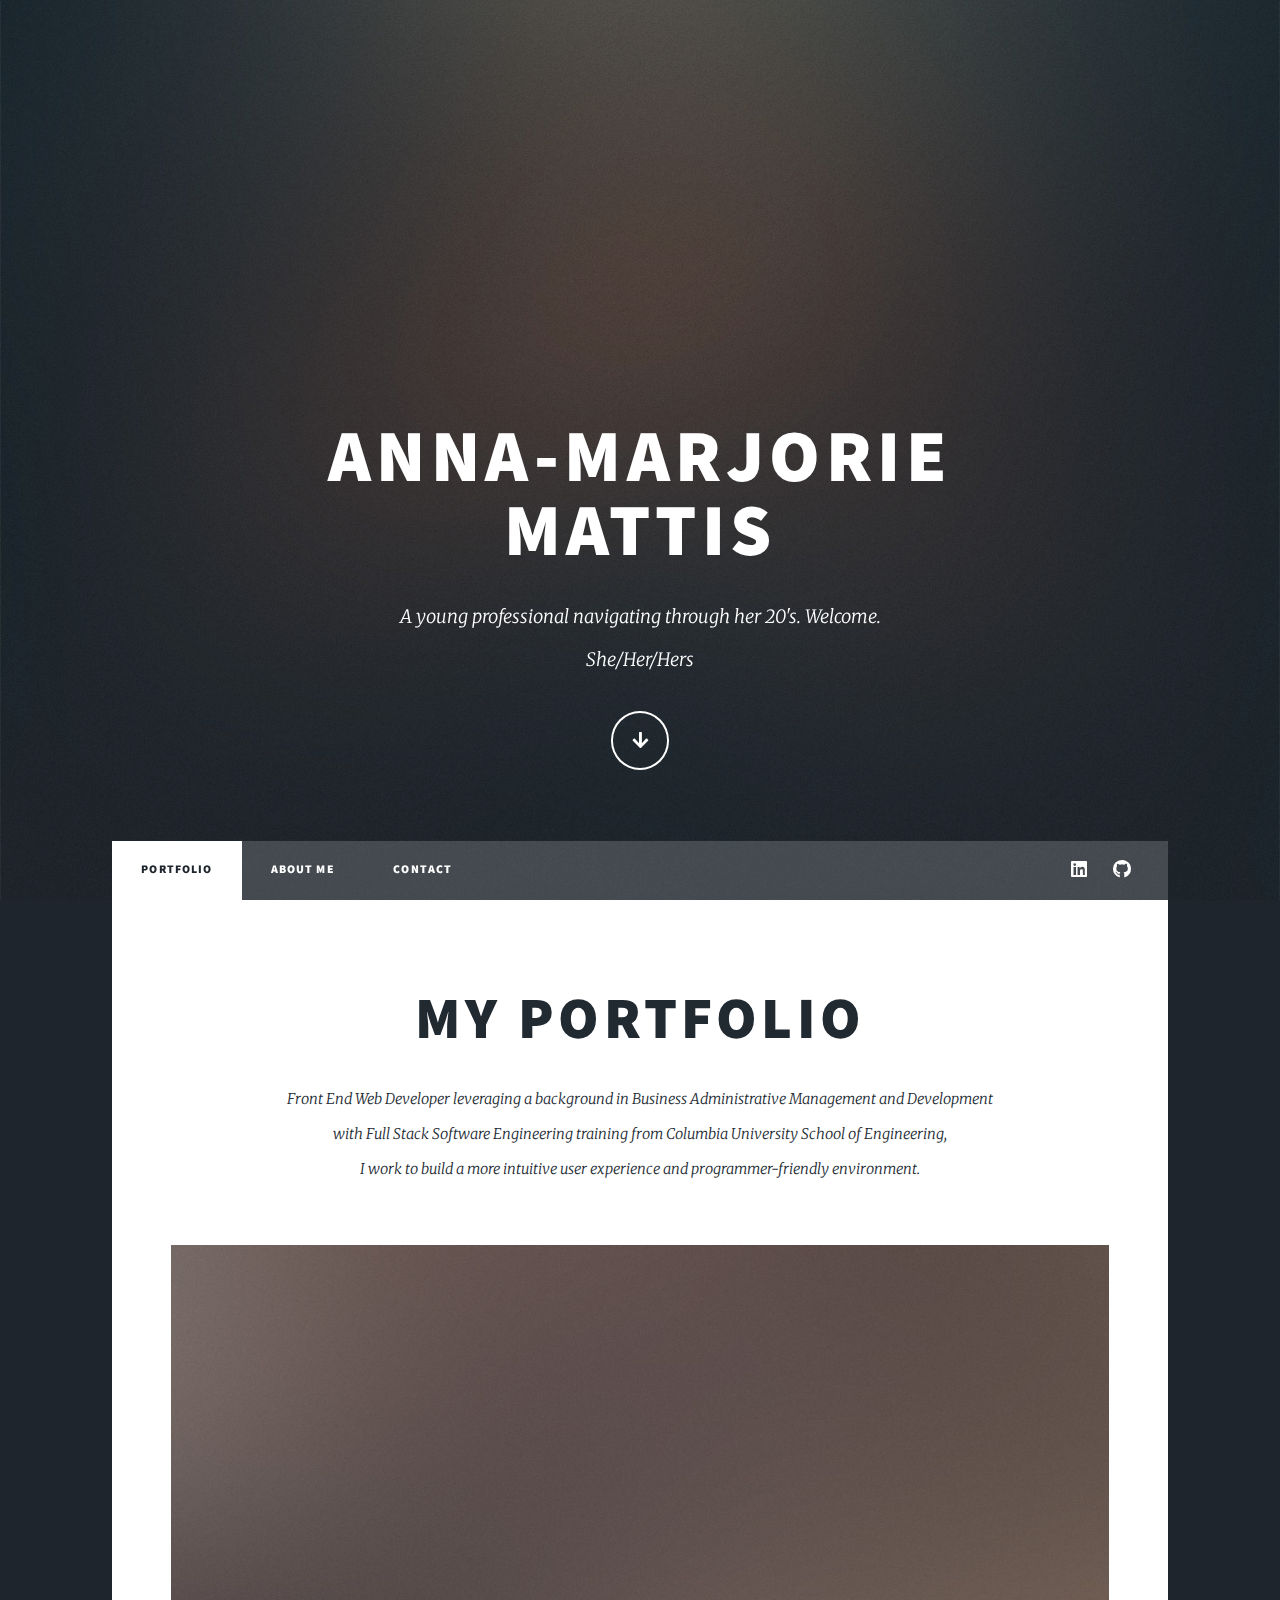
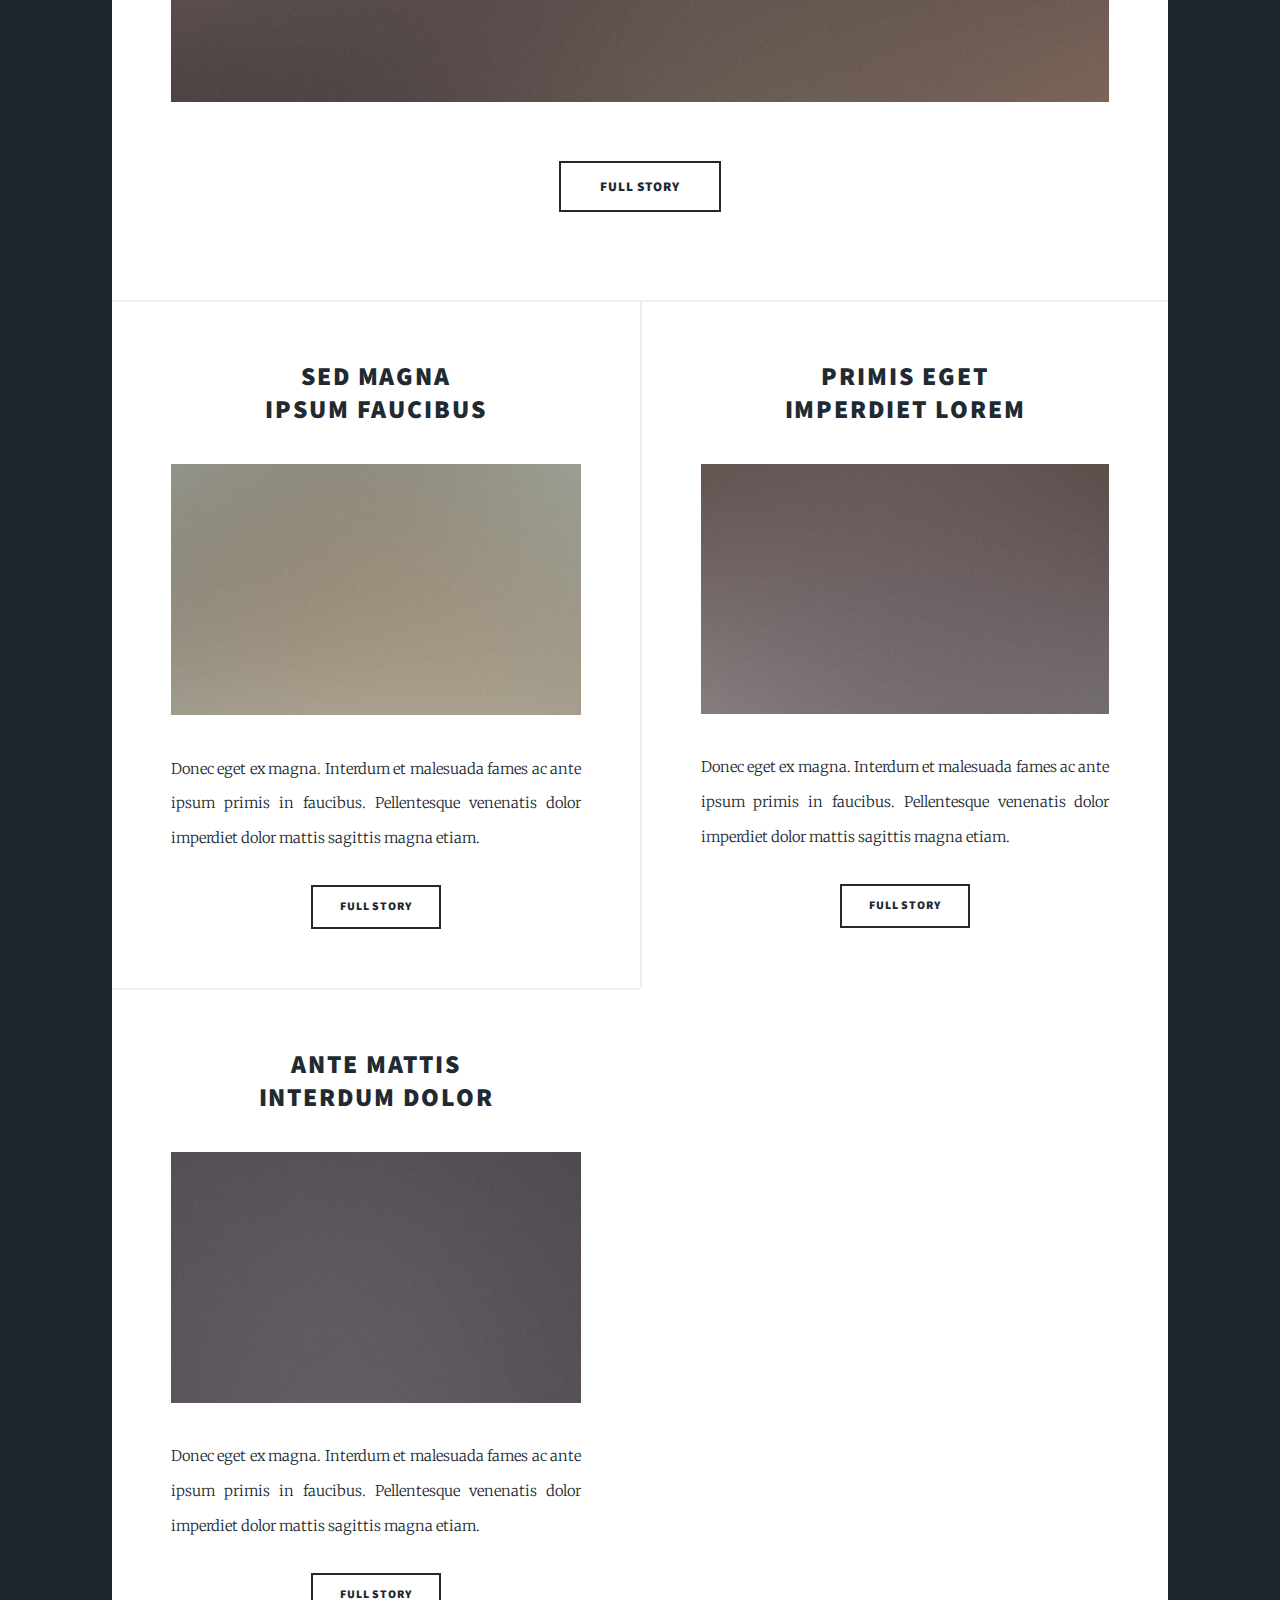
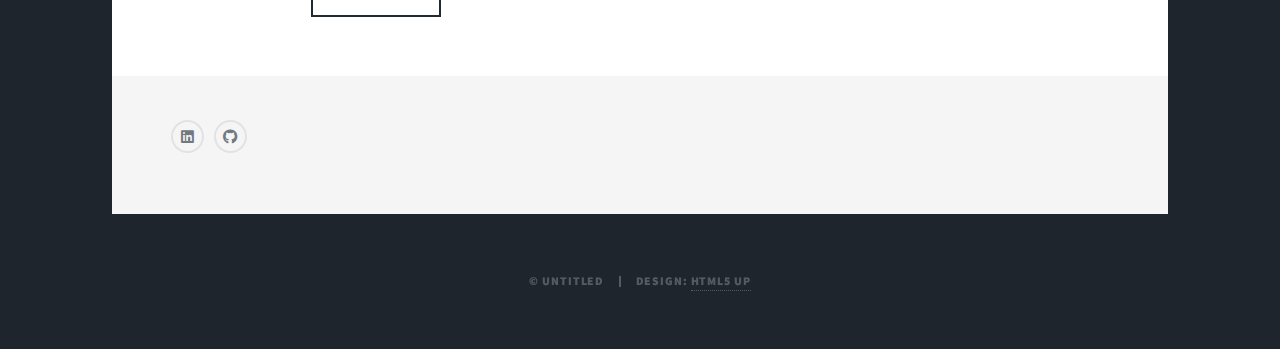
==== index.html @ 2ebba286 "Add files via upload" ====
<!DOCTYPE HTML>
<!--
	Massively by HTML5 UP
	html5up.net | @ajlkn
	Free for personal and commercial use under the CCA 3.0 license (html5up.net/license)
-->
<html>
	<head>
		<title>Anna Mattis Site</title>
		<meta charset="utf-8" />
		<meta name="viewport" content="width=device-width, initial-scale=1, user-scalable=no" />
		<link rel="stylesheet" href="assets/css/main.css" />
		<noscript><link rel="stylesheet" href="assets/css/noscript.css" /></noscript>
	</head>
	<body class="is-preload">

		<!-- Wrapper -->
			<div id="wrapper" class="fade-in">

				<!-- Intro -->
					<div id="intro">
						<h1>Anna-Marjorie<br />
						Mattis</h1>
						<p>A young professional navigating through her 20's. Welcome.<br /> She/Her/Hers</p>
						<ul class="actions">
							<li><a href="#header" class="button icon solid solo fa-arrow-down scrolly">Continue</a></li>
						</ul>
					</div>

				<!-- Header -->
					<header id="header">
						<a href="index.html" class="logo">Home</a>
					</header>

				<!-- Nav -->
					<nav id="nav">
						<ul class="links">
							<li class="active"><a href="index.html">Portfolio</a></li>
							<li><a href="aboutme.html">About Me</a></li>
							<li><a href="contact.html">Contact</a></li>
						</ul>
						<ul class="icons">
							<li><a href="#" class="icon brands alt fa-linkedin"><span class="label">Linkedin</span></a></li>
							<li><a href="#" class="icon brands alt fa-github"><span class="label">GitHub</span></a></li>
						</ul>
					</nav>

				<!-- Main -->
					<div id="main">

						<!-- Featured Post -->
							<article class="post featured">
								<header class="major">
									<h2><a href="#">My Portfolio</a></h2>
									<p>Front End Web Developer leveraging a background in Business Administrative Management and Development<br />
										with Full Stack Software Engineering training from Columbia University School of Engineering,<br />
										I work to build a more intuitive user experience and programmer-friendly environment.</p>
								</header>
								<a href="#" class="image main"><img src="images/pic01.jpg" alt="" /></a>
								<ul class="actions special">
									<li><a href="aboutme.html" class="button large">Full Story</a></li>
								</ul>
							</article>

						<!-- Posts -->
							<section class="posts">
								<article>
									<header>
										<h2><a href="#">Sed magna<br />
										ipsum faucibus</a></h2>
									</header>
									<a href="#" class="image fit"><img src="images/pic02.jpg" alt="" /></a>
									<p>Donec eget ex magna. Interdum et malesuada fames ac ante ipsum primis in faucibus. Pellentesque venenatis dolor imperdiet dolor mattis sagittis magna etiam.</p>
									<ul class="actions special">
										<li><a href="#" class="button">Full Story</a></li>
									</ul>
								</article>
								<article>
									<header>
										<h2><a href="#">Primis eget<br />
										imperdiet lorem</a></h2>
									</header>
									<a href="#" class="image fit"><img src="images/pic03.jpg" alt="" /></a>
									<p>Donec eget ex magna. Interdum et malesuada fames ac ante ipsum primis in faucibus. Pellentesque venenatis dolor imperdiet dolor mattis sagittis magna etiam.</p>
									<ul class="actions special">
										<li><a href="#" class="button">Full Story</a></li>
									</ul>
								</article>
								<article>
									<header>
										<h2><a href="#">Ante mattis<br />
										interdum dolor</a></h2>
									</header>
									<a href="#" class="image fit"><img src="images/pic04.jpg" alt="" /></a>
									<p>Donec eget ex magna. Interdum et malesuada fames ac ante ipsum primis in faucibus. Pellentesque venenatis dolor imperdiet dolor mattis sagittis magna etiam.</p>
									<ul class="actions special">
										<li><a href="#" class="button">Full Story</a></li>
									</ul>
								</article>
							</section>

					</div>

				<!-- Footer -->
				<footer id="footer">
					<section class="split contact">
						<section>
							<ul class="icons alt">
								<li><a href="#" class="icon brands alt fa-linkedin"><span class="label">Linkedin</span></a></li>
								<li><a href="#" class="icon brands alt fa-github"><span class="label">GitHub</span></a></li>
							</ul>
						</section>
					</section>
				</footer>

				<!-- Copyright -->
					<div id="copyright">
						<ul><li>&copy; Untitled</li><li>Design: <a href="https://html5up.net">HTML5 UP</a></li></ul>
					</div>

			</div>

		<!-- Scripts -->
			<script src="assets/js/jquery.min.js"></script>
			<script src="assets/js/jquery.scrollex.min.js"></script>
			<script src="assets/js/jquery.scrolly.min.js"></script>
			<script src="assets/js/browser.min.js"></script>
			<script src="assets/js/breakpoints.min.js"></script>
			<script src="assets/js/util.js"></script>
			<script src="assets/js/main.js"></script>

	</body>
</html>
---- assets/css/main.css ----
@import url(fontawesome-all.min.css);
@import url("https://fonts.googleapis.com/css?family=Merriweather:300,700,300italic,700italic|Source+Sans+Pro:900");

/*
	Massively by HTML5 UP
	html5up.net | @ajlkn
	Free for personal and commercial use under the CCA 3.0 license (html5up.net/license)
*/

html, body, div, span, applet, object,
iframe, h1, h2, h3, h4, h5, h6, p, blockquote,
pre, a, abbr, acronym, address, big, cite,
code, del, dfn, em, img, ins, kbd, q, s, samp,
small, strike, strong, sub, sup, tt, var, b,
u, i, center, dl, dt, dd, ol, ul, li, fieldset,
form, label, legend, table, caption, tbody,
tfoot, thead, tr, th, td, article, aside,
canvas, details, embed, figure, figcaption,
footer, header, hgroup, menu, nav, output, ruby,
section, summary, time, mark, audio, video {
	margin: 0;
	padding: 0;
	border: 0;
	font-size: 100%;
	font: inherit;
	vertical-align: baseline;}

article, aside, details, figcaption, figure,
footer, header, hgroup, menu, nav, section {
	display: block;}

body {
	line-height: 1;
}

ol, ul {
	list-style: none;
}

blockquote, q {
	quotes: none;
}

	blockquote:before, blockquote:after, q:before, q:after {
		content: '';
		content: none;
	}

table {
	border-collapse: collapse;
	border-spacing: 0;
}

body {
	-webkit-text-size-adjust: none;
}

mark {
	background-color: transparent;
	color: inherit;
}

input::-moz-focus-inner {
	border: 0;
	padding: 0;
}

input, select, textarea {
	-moz-appearance: none;
	-webkit-appearance: none;
	-ms-appearance: none;
	appearance: none;
}

/* Basic */

	@-ms-viewport {
		width: device-width;
	}

	body {
		-ms-overflow-style: scrollbar;
	}

	@media screen and (max-width: 480px) {

		html, body {
			min-width: 320px;
		}

	}

	html {
		box-sizing: border-box;
	}

	*, *:before, *:after {
		box-sizing: inherit;
	}

	body {
		background-color: #1e252d;
	}

		body.is-preload *, body.is-preload *:before, body.is-preload *:after {
			-moz-animation: none !important;
			-webkit-animation: none !important;
			-ms-animation: none !important;
			animation: none !important;
			-moz-transition: none !important;
			-webkit-transition: none !important;
			-ms-transition: none !important;
			transition: none !important;
		}

/* Type */

	html {
		font-size: 16pt;
	}

		@media screen and (max-width: 1680px) {

			html {
				font-size: 12pt;
			}

		}

		@media screen and (max-width: 1280px) {

			html {
				font-size: 11pt;
			}

		}

		@media screen and (max-width: 360px) {

			html {
				font-size: 10pt;
			}

		}

	body {
		color: #212931;
	}

	body, input, select, textarea {
		font-family: "Merriweather", Georgia, serif;
		font-weight: 300;
		font-size: 1rem;
		line-height: 2.375;
	}

	a {
		-moz-transition: color 0.2s ease-in-out, background-color 0.2s ease-in-out, border-color 0.2s ease-in-out, box-shadow 0.2s ease-in-out;
		-webkit-transition: color 0.2s ease-in-out, background-color 0.2s ease-in-out, border-color 0.2s ease-in-out, box-shadow 0.2s ease-in-out;
		-ms-transition: color 0.2s ease-in-out, background-color 0.2s ease-in-out, border-color 0.2s ease-in-out, box-shadow 0.2s ease-in-out;
		transition: color 0.2s ease-in-out, background-color 0.2s ease-in-out, border-color 0.2s ease-in-out, box-shadow 0.2s ease-in-out;
		border-bottom: dotted 1px;
		text-decoration: none;
	}

		a:hover {
			border-bottom-color: transparent;
		}

	strong, b {
		font-weight: 600;
	}

	em, i {
		font-style: italic;
	}

	p {
		text-align: justify;
		margin: 0 0 2rem 0;
	}

	h1, h2, h3, h4, h5, h6 {
		font-family: "Source Sans Pro", Helvetica, sans-serif;
		font-weight: 900;
		line-height: 1.5;
		letter-spacing: 0.075em;
		text-transform: uppercase;
		margin: 0 0 1rem 0;
	}

		h1 a, h2 a, h3 a, h4 a, h5 a, h6 a {
			border-bottom: 0;
			color: inherit;
			text-decoration: none;
		}

	h1 {
		font-size: 4rem;
		line-height: 1.1;
		margin: 0 0 2rem 0;
	}

	h2 {
		font-size: 1.75rem;
		line-height: 1.3;
		margin: 0 0 1.5rem 0;
	}

	h3 {
		font-size: 1.25rem;
		margin: 0 0 1.5rem 0;
	}

	h4 {
		font-size: 1rem;
	}

	h5 {
		font-size: 0.9rem;
	}

	h6 {
		font-size: 0.8rem;
	}

	sub {
		font-size: 0.8rem;
		position: relative;
		top: 0.5rem;
	}

	sup {
		font-size: 0.8rem;
		position: relative;
		top: -0.5rem;
	}

	blockquote {
		border-left: solid 4px;
		font-style: italic;
		margin: 0 0 2rem 0;
		padding: 0.5rem 0 0.5rem 2rem;
	}

	code {
		border: solid 2px;
		font-family: "Courier New", monospace;
		font-size: 0.9rem;
		margin: 0 0.25rem;
		padding: 0.25rem 0.65rem;
	}

	pre {
		-webkit-overflow-scrolling: touch;
		font-family: "Courier New", monospace;
		font-size: 0.9rem;
		margin: 0 0 2rem 0;
	}

		pre code {
			display: block;
			line-height: 1.75;
			padding: 1rem 1.5rem;
			overflow-x: auto;
		}

	hr {
		border: 0;
		border-bottom: solid 2px;
		margin: 3rem 0;
	}

		hr.major {
			margin: 5rem 0;
		}

	.align-left {
		text-align: left;
	}

	.align-center {
		text-align: center;
	}

	.align-right {
		text-align: right;
	}

	input, select, textarea {
		color: #212931;
	}

	a {
		color: #212931;
		border-bottom-color: rgba(33, 41, 49, 0.5);
	}

		a:hover {
			border-bottom-color: transparent;
			color: #18bfef !important;
		}

	strong, b {
		color: #212931;
	}

	h1, h2, h3, h4, h5, h6 {
		color: #212931;
	}

	blockquote {
		border-left-color: #eeeeee;
	}

	code {
		background: rgba(220, 220, 220, 0.25);
		border-color: #eeeeee;
	}

	hr {
		border-bottom-color: #eeeeee;
	}

/* Row */

	.row {
		display: flex;
		flex-wrap: wrap;
		box-sizing: border-box;
		align-items: stretch;
	}

		.row > * {
			box-sizing: border-box;
		}

		.row.gtr-uniform > * > :last-child {
			margin-bottom: 0;
		}

		.row.aln-left {
			justify-content: flex-start;
		}

		.row.aln-center {
			justify-content: center;
		}

		.row.aln-right {
			justify-content: flex-end;
		}

		.row.aln-top {
			align-items: flex-start;
		}

		.row.aln-middle {
			align-items: center;
		}

		.row.aln-bottom {
			align-items: flex-end;
		}

		.row > .imp {
			order: -1;
		}

		.row > .col-1 {
			width: 8.33333%;
		}

		.row > .off-1 {
			margin-left: 8.33333%;
		}

		.row > .col-2 {
			width: 16.66667%;
		}

		.row > .off-2 {
			margin-left: 16.66667%;
		}

		.row > .col-3 {
			width: 25%;
		}

		.row > .off-3 {
			margin-left: 25%;
		}

		.row > .col-4 {
			width: 33.33333%;
		}

		.row > .off-4 {
			margin-left: 33.33333%;
		}

		.row > .col-5 {
			width: 41.66667%;
		}

		.row > .off-5 {
			margin-left: 41.66667%;
		}

		.row > .col-6 {
			width: 50%;
		}

		.row > .off-6 {
			margin-left: 50%;
		}

		.row > .col-7 {
			width: 58.33333%;
		}

		.row > .off-7 {
			margin-left: 58.33333%;
		}

		.row > .col-8 {
			width: 66.66667%;
		}

		.row > .off-8 {
			margin-left: 66.66667%;
		}

		.row > .col-9 {
			width: 75%;
		}

		.row > .off-9 {
			margin-left: 75%;
		}

		.row > .col-10 {
			width: 83.33333%;
		}

		.row > .off-10 {
			margin-left: 83.33333%;
		}

		.row > .col-11 {
			width: 91.66667%;
		}

		.row > .off-11 {
			margin-left: 91.66667%;
		}

		.row > .col-12 {
			width: 100%;
		}

		.row > .off-12 {
			margin-left: 100%;
		}

		.row.gtr-0 {
			margin-top: 0;
			margin-left: 0rem;
		}

			.row.gtr-0 > * {
				padding: 0 0 0 0rem;
			}

			.row.gtr-0.gtr-uniform {
				margin-top: 0rem;
			}

				.row.gtr-0.gtr-uniform > * {
					padding-top: 0rem;
				}

		.row.gtr-25 {
			margin-top: 0;
			margin-left: -0.375rem;
		}

			.row.gtr-25 > * {
				padding: 0 0 0 0.375rem;
			}

			.row.gtr-25.gtr-uniform {
				margin-top: -0.375rem;
			}

				.row.gtr-25.gtr-uniform > * {
					padding-top: 0.375rem;
				}

		.row.gtr-50 {
			margin-top: 0;
			margin-left: -0.75rem;
		}

			.row.gtr-50 > * {
				padding: 0 0 0 0.75rem;
			}

			.row.gtr-50.gtr-uniform {
				margin-top: -0.75rem;
			}

				.row.gtr-50.gtr-uniform > * {
					padding-top: 0.75rem;
				}

		.row {
			margin-top: 0;
			margin-left: -1.5rem;
		}

			.row > * {
				padding: 0 0 0 1.5rem;
			}

			.row.gtr-uniform {
				margin-top: -1.5rem;
			}

				.row.gtr-uniform > * {
					padding-top: 1.5rem;
				}

		.row.gtr-150 {
			margin-top: 0;
			margin-left: -2.25rem;
		}

			.row.gtr-150 > * {
				padding: 0 0 0 2.25rem;
			}

			.row.gtr-150.gtr-uniform {
				margin-top: -2.25rem;
			}

				.row.gtr-150.gtr-uniform > * {
					padding-top: 2.25rem;
				}

		.row.gtr-200 {
			margin-top: 0;
			margin-left: -3rem;
		}

			.row.gtr-200 > * {
				padding: 0 0 0 3rem;
			}

			.row.gtr-200.gtr-uniform {
				margin-top: -3rem;
			}

				.row.gtr-200.gtr-uniform > * {
					padding-top: 3rem;
				}

		@media screen and (max-width: 1680px) {

			.row {
				display: flex;
				flex-wrap: wrap;
				box-sizing: border-box;
				align-items: stretch;
			}

				.row > * {
					box-sizing: border-box;
				}

				.row.gtr-uniform > * > :last-child {
					margin-bottom: 0;
				}

				.row.aln-left {
					justify-content: flex-start;
				}

				.row.aln-center {
					justify-content: center;
				}

				.row.aln-right {
					justify-content: flex-end;
				}

				.row.aln-top {
					align-items: flex-start;
				}

				.row.aln-middle {
					align-items: center;
				}

				.row.aln-bottom {
					align-items: flex-end;
				}

				.row > .imp-xlarge {
					order: -1;
				}

				.row > .col-1-xlarge {
					width: 8.33333%;
				}

				.row > .off-1-xlarge {
					margin-left: 8.33333%;
				}

				.row > .col-2-xlarge {
					width: 16.66667%;
				}

				.row > .off-2-xlarge {
					margin-left: 16.66667%;
				}

				.row > .col-3-xlarge {
					width: 25%;
				}

				.row > .off-3-xlarge {
					margin-left: 25%;
				}

				.row > .col-4-xlarge {
					width: 33.33333%;
				}

				.row > .off-4-xlarge {
					margin-left: 33.33333%;
				}

				.row > .col-5-xlarge {
					width: 41.66667%;
				}

				.row > .off-5-xlarge {
					margin-left: 41.66667%;
				}

				.row > .col-6-xlarge {
					width: 50%;
				}

				.row > .off-6-xlarge {
					margin-left: 50%;
				}

				.row > .col-7-xlarge {
					width: 58.33333%;
				}

				.row > .off-7-xlarge {
					margin-left: 58.33333%;
				}

				.row > .col-8-xlarge {
					width: 66.66667%;
				}

				.row > .off-8-xlarge {
					margin-left: 66.66667%;
				}

				.row > .col-9-xlarge {
					width: 75%;
				}

				.row > .off-9-xlarge {
					margin-left: 75%;
				}

				.row > .col-10-xlarge {
					width: 83.33333%;
				}

				.row > .off-10-xlarge {
					margin-left: 83.33333%;
				}

				.row > .col-11-xlarge {
					width: 91.66667%;
				}

				.row > .off-11-xlarge {
					margin-left: 91.66667%;
				}

				.row > .col-12-xlarge {
					width: 100%;
				}

				.row > .off-12-xlarge {
					margin-left: 100%;
				}

				.row.gtr-0 {
					margin-top: 0;
					margin-left: 0rem;
				}

					.row.gtr-0 > * {
						padding: 0 0 0 0rem;
					}

					.row.gtr-0.gtr-uniform {
						margin-top: 0rem;
					}

						.row.gtr-0.gtr-uniform > * {
							padding-top: 0rem;
						}

				.row.gtr-25 {
					margin-top: 0;
					margin-left: -0.375rem;
				}

					.row.gtr-25 > * {
						padding: 0 0 0 0.375rem;
					}

					.row.gtr-25.gtr-uniform {
						margin-top: -0.375rem;
					}

						.row.gtr-25.gtr-uniform > * {
							padding-top: 0.375rem;
						}

				.row.gtr-50 {
					margin-top: 0;
					margin-left: -0.75rem;
				}

					.row.gtr-50 > * {
						padding: 0 0 0 0.75rem;
					}

					.row.gtr-50.gtr-uniform {
						margin-top: -0.75rem;
					}

						.row.gtr-50.gtr-uniform > * {
							padding-top: 0.75rem;
						}

				.row {
					margin-top: 0;
					margin-left: -1.5rem;
				}

					.row > * {
						padding: 0 0 0 1.5rem;
					}

					.row.gtr-uniform {
						margin-top: -1.5rem;
					}

						.row.gtr-uniform > * {
							padding-top: 1.5rem;
						}

				.row.gtr-150 {
					margin-top: 0;
					margin-left: -2.25rem;
				}

					.row.gtr-150 > * {
						padding: 0 0 0 2.25rem;
					}

					.row.gtr-150.gtr-uniform {
						margin-top: -2.25rem;
					}

						.row.gtr-150.gtr-uniform > * {
							padding-top: 2.25rem;
						}

				.row.gtr-200 {
					margin-top: 0;
					margin-left: -3rem;
				}

					.row.gtr-200 > * {
						padding: 0 0 0 3rem;
					}

					.row.gtr-200.gtr-uniform {
						margin-top: -3rem;
					}

						.row.gtr-200.gtr-uniform > * {
							padding-top: 3rem;
						}

		}

		@media screen and (max-width: 1280px) {

			.row {
				display: flex;
				flex-wrap: wrap;
				box-sizing: border-box;
				align-items: stretch;
			}

				.row > * {
					box-sizing: border-box;
				}

				.row.gtr-uniform > * > :last-child {
					margin-bottom: 0;
				}

				.row.aln-left {
					justify-content: flex-start;
				}

				.row.aln-center {
					justify-content: center;
				}

				.row.aln-right {
					justify-content: flex-end;
				}

				.row.aln-top {
					align-items: flex-start;
				}

				.row.aln-middle {
					align-items: center;
				}

				.row.aln-bottom {
					align-items: flex-end;
				}

				.row > .imp-large {
					order: -1;
				}

				.row > .col-1-large {
					width: 8.33333%;
				}

				.row > .off-1-large {
					margin-left: 8.33333%;
				}

				.row > .col-2-large {
					width: 16.66667%;
				}

				.row > .off-2-large {
					margin-left: 16.66667%;
				}

				.row > .col-3-large {
					width: 25%;
				}

				.row > .off-3-large {
					margin-left: 25%;
				}

				.row > .col-4-large {
					width: 33.33333%;
				}

				.row > .off-4-large {
					margin-left: 33.33333%;
				}

				.row > .col-5-large {
					width: 41.66667%;
				}

				.row > .off-5-large {
					margin-left: 41.66667%;
				}

				.row > .col-6-large {
					width: 50%;
				}

				.row > .off-6-large {
					margin-left: 50%;
				}

				.row > .col-7-large {
					width: 58.33333%;
				}

				.row > .off-7-large {
					margin-left: 58.33333%;
				}

				.row > .col-8-large {
					width: 66.66667%;
				}

				.row > .off-8-large {
					margin-left: 66.66667%;
				}

				.row > .col-9-large {
					width: 75%;
				}

				.row > .off-9-large {
					margin-left: 75%;
				}

				.row > .col-10-large {
					width: 83.33333%;
				}

				.row > .off-10-large {
					margin-left: 83.33333%;
				}

				.row > .col-11-large {
					width: 91.66667%;
				}

				.row > .off-11-large {
					margin-left: 91.66667%;
				}

				.row > .col-12-large {
					width: 100%;
				}

				.row > .off-12-large {
					margin-left: 100%;
				}

				.row.gtr-0 {
					margin-top: 0;
					margin-left: 0rem;
				}

					.row.gtr-0 > * {
						padding: 0 0 0 0rem;
					}

					.row.gtr-0.gtr-uniform {
						margin-top: 0rem;
					}

						.row.gtr-0.gtr-uniform > * {
							padding-top: 0rem;
						}

				.row.gtr-25 {
					margin-top: 0;
					margin-left: -0.375rem;
				}

					.row.gtr-25 > * {
						padding: 0 0 0 0.375rem;
					}

					.row.gtr-25.gtr-uniform {
						margin-top: -0.375rem;
					}

						.row.gtr-25.gtr-uniform > * {
							padding-top: 0.375rem;
						}

				.row.gtr-50 {
					margin-top: 0;
					margin-left: -0.75rem;
				}

					.row.gtr-50 > * {
						padding: 0 0 0 0.75rem;
					}

					.row.gtr-50.gtr-uniform {
						margin-top: -0.75rem;
					}

						.row.gtr-50.gtr-uniform > * {
							padding-top: 0.75rem;
						}

				.row {
					margin-top: 0;
					margin-left: -1.5rem;
				}

					.row > * {
						padding: 0 0 0 1.5rem;
					}

					.row.gtr-uniform {
						margin-top: -1.5rem;
					}

						.row.gtr-uniform > * {
							padding-top: 1.5rem;
						}

				.row.gtr-150 {
					margin-top: 0;
					margin-left: -2.25rem;
				}

					.row.gtr-150 > * {
						padding: 0 0 0 2.25rem;
					}

					.row.gtr-150.gtr-uniform {
						margin-top: -2.25rem;
					}

						.row.gtr-150.gtr-uniform > * {
							padding-top: 2.25rem;
						}

				.row.gtr-200 {
					margin-top: 0;
					margin-left: -3rem;
				}

					.row.gtr-200 > * {
						padding: 0 0 0 3rem;
					}

					.row.gtr-200.gtr-uniform {
						margin-top: -3rem;
					}

						.row.gtr-200.gtr-uniform > * {
							padding-top: 3rem;
						}

		}

		@media screen and (max-width: 980px) {

			.row {
				display: flex;
				flex-wrap: wrap;
				box-sizing: border-box;
				align-items: stretch;
			}

				.row > * {
					box-sizing: border-box;
				}

				.row.gtr-uniform > * > :last-child {
					margin-bottom: 0;
				}

				.row.aln-left {
					justify-content: flex-start;
				}

				.row.aln-center {
					justify-content: center;
				}

				.row.aln-right {
					justify-content: flex-end;
				}

				.row.aln-top {
					align-items: flex-start;
				}

				.row.aln-middle {
					align-items: center;
				}

				.row.aln-bottom {
					align-items: flex-end;
				}

				.row > .imp-medium {
					order: -1;
				}

				.row > .col-1-medium {
					width: 8.33333%;
				}

				.row > .off-1-medium {
					margin-left: 8.33333%;
				}

				.row > .col-2-medium {
					width: 16.66667%;
				}

				.row > .off-2-medium {
					margin-left: 16.66667%;
				}

				.row > .col-3-medium {
					width: 25%;
				}

				.row > .off-3-medium {
					margin-left: 25%;
				}

				.row > .col-4-medium {
					width: 33.33333%;
				}

				.row > .off-4-medium {
					margin-left: 33.33333%;
				}

				.row > .col-5-medium {
					width: 41.66667%;
				}

				.row > .off-5-medium {
					margin-left: 41.66667%;
				}

				.row > .col-6-medium {
					width: 50%;
				}

				.row > .off-6-medium {
					margin-left: 50%;
				}

				.row > .col-7-medium {
					width: 58.33333%;
				}

				.row > .off-7-medium {
					margin-left: 58.33333%;
				}

				.row > .col-8-medium {
					width: 66.66667%;
				}

				.row > .off-8-medium {
					margin-left: 66.66667%;
				}

				.row > .col-9-medium {
					width: 75%;
				}

				.row > .off-9-medium {
					margin-left: 75%;
				}

				.row > .col-10-medium {
					width: 83.33333%;
				}

				.row > .off-10-medium {
					margin-left: 83.33333%;
				}

				.row > .col-11-medium {
					width: 91.66667%;
				}

				.row > .off-11-medium {
					margin-left: 91.66667%;
				}

				.row > .col-12-medium {
					width: 100%;
				}

				.row > .off-12-medium {
					margin-left: 100%;
				}

				.row.gtr-0 {
					margin-top: 0;
					margin-left: 0rem;
				}

					.row.gtr-0 > * {
						padding: 0 0 0 0rem;
					}

					.row.gtr-0.gtr-uniform {
						margin-top: 0rem;
					}

						.row.gtr-0.gtr-uniform > * {
							padding-top: 0rem;
						}

				.row.gtr-25 {
					margin-top: 0;
					margin-left: -0.375rem;
				}

					.row.gtr-25 > * {
						padding: 0 0 0 0.375rem;
					}

					.row.gtr-25.gtr-uniform {
						margin-top: -0.375rem;
					}

						.row.gtr-25.gtr-uniform > * {
							padding-top: 0.375rem;
						}

				.row.gtr-50 {
					margin-top: 0;
					margin-left: -0.75rem;
				}

					.row.gtr-50 > * {
						padding: 0 0 0 0.75rem;
					}

					.row.gtr-50.gtr-uniform {
						margin-top: -0.75rem;
					}

						.row.gtr-50.gtr-uniform > * {
							padding-top: 0.75rem;
						}

				.row {
					margin-top: 0;
					margin-left: -1.5rem;
				}

					.row > * {
						padding: 0 0 0 1.5rem;
					}

					.row.gtr-uniform {
						margin-top: -1.5rem;
					}

						.row.gtr-uniform > * {
							padding-top: 1.5rem;
						}

				.row.gtr-150 {
					margin-top: 0;
					margin-left: -2.25rem;
				}

					.row.gtr-150 > * {
						padding: 0 0 0 2.25rem;
					}

					.row.gtr-150.gtr-uniform {
						margin-top: -2.25rem;
					}

						.row.gtr-150.gtr-uniform > * {
							padding-top: 2.25rem;
						}

				.row.gtr-200 {
					margin-top: 0;
					margin-left: -3rem;
				}

					.row.gtr-200 > * {
						padding: 0 0 0 3rem;
					}

					.row.gtr-200.gtr-uniform {
						margin-top: -3rem;
					}

						.row.gtr-200.gtr-uniform > * {
							padding-top: 3rem;
						}

		}

		@media screen and (max-width: 736px) {

			.row {
				display: flex;
				flex-wrap: wrap;
				box-sizing: border-box;
				align-items: stretch;
			}

				.row > * {
					box-sizing: border-box;
				}

				.row.gtr-uniform > * > :last-child {
					margin-bottom: 0;
				}

				.row.aln-left {
					justify-content: flex-start;
				}

				.row.aln-center {
					justify-content: center;
				}

				.row.aln-right {
					justify-content: flex-end;
				}

				.row.aln-top {
					align-items: flex-start;
				}

				.row.aln-middle {
					align-items: center;
				}

				.row.aln-bottom {
					align-items: flex-end;
				}

				.row > .imp-small {
					order: -1;
				}

				.row > .col-1-small {
					width: 8.33333%;
				}

				.row > .off-1-small {
					margin-left: 8.33333%;
				}

				.row > .col-2-small {
					width: 16.66667%;
				}

				.row > .off-2-small {
					margin-left: 16.66667%;
				}

				.row > .col-3-small {
					width: 25%;
				}

				.row > .off-3-small {
					margin-left: 25%;
				}

				.row > .col-4-small {
					width: 33.33333%;
				}

				.row > .off-4-small {
					margin-left: 33.33333%;
				}

				.row > .col-5-small {
					width: 41.66667%;
				}

				.row > .off-5-small {
					margin-left: 41.66667%;
				}

				.row > .col-6-small {
					width: 50%;
				}

				.row > .off-6-small {
					margin-left: 50%;
				}

				.row > .col-7-small {
					width: 58.33333%;
				}

				.row > .off-7-small {
					margin-left: 58.33333%;
				}

				.row > .col-8-small {
					width: 66.66667%;
				}

				.row > .off-8-small {
					margin-left: 66.66667%;
				}

				.row > .col-9-small {
					width: 75%;
				}

				.row > .off-9-small {
					margin-left: 75%;
				}

				.row > .col-10-small {
					width: 83.33333%;
				}

				.row > .off-10-small {
					margin-left: 83.33333%;
				}

				.row > .col-11-small {
					width: 91.66667%;
				}

				.row > .off-11-small {
					margin-left: 91.66667%;
				}

				.row > .col-12-small {
					width: 100%;
				}

				.row > .off-12-small {
					margin-left: 100%;
				}

				.row.gtr-0 {
					margin-top: 0;
					margin-left: 0rem;
				}

					.row.gtr-0 > * {
						padding: 0 0 0 0rem;
					}

					.row.gtr-0.gtr-uniform {
						margin-top: 0rem;
					}

						.row.gtr-0.gtr-uniform > * {
							padding-top: 0rem;
						}

				.row.gtr-25 {
					margin-top: 0;
					margin-left: -0.375rem;
				}

					.row.gtr-25 > * {
						padding: 0 0 0 0.375rem;
					}

					.row.gtr-25.gtr-uniform {
						margin-top: -0.375rem;
					}

						.row.gtr-25.gtr-uniform > * {
							padding-top: 0.375rem;
						}

				.row.gtr-50 {
					margin-top: 0;
					margin-left: -0.75rem;
				}

					.row.gtr-50 > * {
						padding: 0 0 0 0.75rem;
					}

					.row.gtr-50.gtr-uniform {
						margin-top: -0.75rem;
					}

						.row.gtr-50.gtr-uniform > * {
							padding-top: 0.75rem;
						}

				.row {
					margin-top: 0;
					margin-left: -1.5rem;
				}

					.row > * {
						padding: 0 0 0 1.5rem;
					}

					.row.gtr-uniform {
						margin-top: -1.5rem;
					}

						.row.gtr-uniform > * {
							padding-top: 1.5rem;
						}

				.row.gtr-150 {
					margin-top: 0;
					margin-left: -2.25rem;
				}

					.row.gtr-150 > * {
						padding: 0 0 0 2.25rem;
					}

					.row.gtr-150.gtr-uniform {
						margin-top: -2.25rem;
					}

						.row.gtr-150.gtr-uniform > * {
							padding-top: 2.25rem;
						}

				.row.gtr-200 {
					margin-top: 0;
					margin-left: -3rem;
				}

					.row.gtr-200 > * {
						padding: 0 0 0 3rem;
					}

					.row.gtr-200.gtr-uniform {
						margin-top: -3rem;
					}

						.row.gtr-200.gtr-uniform > * {
							padding-top: 3rem;
						}

		}

		@media screen and (max-width: 480px) {

			.row {
				display: flex;
				flex-wrap: wrap;
				box-sizing: border-box;
				align-items: stretch;
			}

				.row > * {
					box-sizing: border-box;
				}

				.row.gtr-uniform > * > :last-child {
					margin-bottom: 0;
				}

				.row.aln-left {
					justify-content: flex-start;
				}

				.row.aln-center {
					justify-content: center;
				}

				.row.aln-right {
					justify-content: flex-end;
				}

				.row.aln-top {
					align-items: flex-start;
				}

				.row.aln-middle {
					align-items: center;
				}

				.row.aln-bottom {
					align-items: flex-end;
				}

				.row > .imp-xsmall {
					order: -1;
				}

				.row > .col-1-xsmall {
					width: 8.33333%;
				}

				.row > .off-1-xsmall {
					margin-left: 8.33333%;
				}

				.row > .col-2-xsmall {
					width: 16.66667%;
				}

				.row > .off-2-xsmall {
					margin-left: 16.66667%;
				}

				.row > .col-3-xsmall {
					width: 25%;
				}

				.row > .off-3-xsmall {
					margin-left: 25%;
				}

				.row > .col-4-xsmall {
					width: 33.33333%;
				}

				.row > .off-4-xsmall {
					margin-left: 33.33333%;
				}

				.row > .col-5-xsmall {
					width: 41.66667%;
				}

				.row > .off-5-xsmall {
					margin-left: 41.66667%;
				}

				.row > .col-6-xsmall {
					width: 50%;
				}

				.row > .off-6-xsmall {
					margin-left: 50%;
				}

				.row > .col-7-xsmall {
					width: 58.33333%;
				}

				.row > .off-7-xsmall {
					margin-left: 58.33333%;
				}

				.row > .col-8-xsmall {
					width: 66.66667%;
				}

				.row > .off-8-xsmall {
					margin-left: 66.66667%;
				}

				.row > .col-9-xsmall {
					width: 75%;
				}

				.row > .off-9-xsmall {
					margin-left: 75%;
				}

				.row > .col-10-xsmall {
					width: 83.33333%;
				}

				.row > .off-10-xsmall {
					margin-left: 83.33333%;
				}

				.row > .col-11-xsmall {
					width: 91.66667%;
				}

				.row > .off-11-xsmall {
					margin-left: 91.66667%;
				}

				.row > .col-12-xsmall {
					width: 100%;
				}

				.row > .off-12-xsmall {
					margin-left: 100%;
				}

				.row.gtr-0 {
					margin-top: 0;
					margin-left: 0rem;
				}

					.row.gtr-0 > * {
						padding: 0 0 0 0rem;
					}

					.row.gtr-0.gtr-uniform {
						margin-top: 0rem;
					}

						.row.gtr-0.gtr-uniform > * {
							padding-top: 0rem;
						}

				.row.gtr-25 {
					margin-top: 0;
					margin-left: -0.375rem;
				}

					.row.gtr-25 > * {
						padding: 0 0 0 0.375rem;
					}

					.row.gtr-25.gtr-uniform {
						margin-top: -0.375rem;
					}

						.row.gtr-25.gtr-uniform > * {
							padding-top: 0.375rem;
						}

				.row.gtr-50 {
					margin-top: 0;
					margin-left: -0.75rem;
				}

					.row.gtr-50 > * {
						padding: 0 0 0 0.75rem;
					}

					.row.gtr-50.gtr-uniform {
						margin-top: -0.75rem;
					}

						.row.gtr-50.gtr-uniform > * {
							padding-top: 0.75rem;
						}

				.row {
					margin-top: 0;
					margin-left: -1.5rem;
				}

					.row > * {
						padding: 0 0 0 1.5rem;
					}

					.row.gtr-uniform {
						margin-top: -1.5rem;
					}

						.row.gtr-uniform > * {
							padding-top: 1.5rem;
						}

				.row.gtr-150 {
					margin-top: 0;
					margin-left: -2.25rem;
				}

					.row.gtr-150 > * {
						padding: 0 0 0 2.25rem;
					}

					.row.gtr-150.gtr-uniform {
						margin-top: -2.25rem;
					}

						.row.gtr-150.gtr-uniform > * {
							padding-top: 2.25rem;
						}

				.row.gtr-200 {
					margin-top: 0;
					margin-left: -3rem;
				}

					.row.gtr-200 > * {
						padding: 0 0 0 3rem;
					}

					.row.gtr-200.gtr-uniform {
						margin-top: -3rem;
					}

						.row.gtr-200.gtr-uniform > * {
							padding-top: 3rem;
						}

		}

		@media screen and (max-width: 360px) {

			.row {
				display: flex;
				flex-wrap: wrap;
				box-sizing: border-box;
				align-items: stretch;
			}

				.row > * {
					box-sizing: border-box;
				}

				.row.gtr-uniform > * > :last-child {
					margin-bottom: 0;
				}

				.row.aln-left {
					justify-content: flex-start;
				}

				.row.aln-center {
					justify-content: center;
				}

				.row.aln-right {
					justify-content: flex-end;
				}

				.row.aln-top {
					align-items: flex-start;
				}

				.row.aln-middle {
					align-items: center;
				}

				.row.aln-bottom {
					align-items: flex-end;
				}

				.row > .imp-xxsmall {
					order: -1;
				}

				.row > .col-1-xxsmall {
					width: 8.33333%;
				}

				.row > .off-1-xxsmall {
					margin-left: 8.33333%;
				}

				.row > .col-2-xxsmall {
					width: 16.66667%;
				}

				.row > .off-2-xxsmall {
					margin-left: 16.66667%;
				}

				.row > .col-3-xxsmall {
					width: 25%;
				}

				.row > .off-3-xxsmall {
					margin-left: 25%;
				}

				.row > .col-4-xxsmall {
					width: 33.33333%;
				}

				.row > .off-4-xxsmall {
					margin-left: 33.33333%;
				}

				.row > .col-5-xxsmall {
					width: 41.66667%;
				}

				.row > .off-5-xxsmall {
					margin-left: 41.66667%;
				}

				.row > .col-6-xxsmall {
					width: 50%;
				}

				.row > .off-6-xxsmall {
					margin-left: 50%;
				}

				.row > .col-7-xxsmall {
					width: 58.33333%;
				}

				.row > .off-7-xxsmall {
					margin-left: 58.33333%;
				}

				.row > .col-8-xxsmall {
					width: 66.66667%;
				}

				.row > .off-8-xxsmall {
					margin-left: 66.66667%;
				}

				.row > .col-9-xxsmall {
					width: 75%;
				}

				.row > .off-9-xxsmall {
					margin-left: 75%;
				}

				.row > .col-10-xxsmall {
					width: 83.33333%;
				}

				.row > .off-10-xxsmall {
					margin-left: 83.33333%;
				}

				.row > .col-11-xxsmall {
					width: 91.66667%;
				}

				.row > .off-11-xxsmall {
					margin-left: 91.66667%;
				}

				.row > .col-12-xxsmall {
					width: 100%;
				}

				.row > .off-12-xxsmall {
					margin-left: 100%;
				}

				.row.gtr-0 {
					margin-top: 0;
					margin-left: 0rem;
				}

					.row.gtr-0 > * {
						padding: 0 0 0 0rem;
					}

					.row.gtr-0.gtr-uniform {
						margin-top: 0rem;
					}

						.row.gtr-0.gtr-uniform > * {
							padding-top: 0rem;
						}

				.row.gtr-25 {
					margin-top: 0;
					margin-left: -0.375rem;
				}

					.row.gtr-25 > * {
						padding: 0 0 0 0.375rem;
					}

					.row.gtr-25.gtr-uniform {
						margin-top: -0.375rem;
					}

						.row.gtr-25.gtr-uniform > * {
							padding-top: 0.375rem;
						}

				.row.gtr-50 {
					margin-top: 0;
					margin-left: -0.75rem;
				}

					.row.gtr-50 > * {
						padding: 0 0 0 0.75rem;
					}

					.row.gtr-50.gtr-uniform {
						margin-top: -0.75rem;
					}

						.row.gtr-50.gtr-uniform > * {
							padding-top: 0.75rem;
						}

				.row {
					margin-top: 0;
					margin-left: -1.5rem;
				}

					.row > * {
						padding: 0 0 0 1.5rem;
					}

					.row.gtr-uniform {
						margin-top: -1.5rem;
					}

						.row.gtr-uniform > * {
							padding-top: 1.5rem;
						}

				.row.gtr-150 {
					margin-top: 0;
					margin-left: -2.25rem;
				}

					.row.gtr-150 > * {
						padding: 0 0 0 2.25rem;
					}

					.row.gtr-150.gtr-uniform {
						margin-top: -2.25rem;
					}

						.row.gtr-150.gtr-uniform > * {
							padding-top: 2.25rem;
						}

				.row.gtr-200 {
					margin-top: 0;
					margin-left: -3rem;
				}

					.row.gtr-200 > * {
						padding: 0 0 0 3rem;
					}

					.row.gtr-200.gtr-uniform {
						margin-top: -3rem;
					}

						.row.gtr-200.gtr-uniform > * {
							padding-top: 3rem;
						}

		}

/* Box */

	.box {
		border: solid 2px;
		margin-bottom: 2rem;
		padding: 1.5rem;
	}

		.box > :last-child,
		.box > :last-child > :last-child,
		.box > :last-child > :last-child > :last-child {
			margin-bottom: 0;
		}

		.box.alt {
			border: 0;
			border-radius: 0;
			padding: 0;
		}

	.box {
		border-color: #eeeeee;
	}

/* Button */

	input[type="submit"],
	input[type="reset"],
	input[type="button"],
	button,
	.button {
		-moz-appearance: none;
		-webkit-appearance: none;
		-ms-appearance: none;
		appearance: none;
		-moz-transition: background-color 0.2s ease-in-out, box-shadow 0.2s ease-in-out, color 0.2s ease-in-out;
		-webkit-transition: background-color 0.2s ease-in-out, box-shadow 0.2s ease-in-out, color 0.2s ease-in-out;
		-ms-transition: background-color 0.2s ease-in-out, box-shadow 0.2s ease-in-out, color 0.2s ease-in-out;
		transition: background-color 0.2s ease-in-out, box-shadow 0.2s ease-in-out, color 0.2s ease-in-out;
		border: 0;
		border-radius: 0;
		cursor: pointer;
		display: inline-block;
		font-family: "Source Sans Pro", Helvetica, sans-serif;
		font-size: 0.8rem;
		font-weight: 900;
		letter-spacing: 0.075em;
		height: 3rem;
		line-height: 3rem;
		padding: 0 2rem;
		text-align: center;
		text-decoration: none;
		text-transform: uppercase;
		white-space: nowrap;
	}

		input[type="submit"].icon:before,
		input[type="reset"].icon:before,
		input[type="button"].icon:before,
		button.icon:before,
		.button.icon:before {
			margin-right: 0.5rem;
		}

		input[type="submit"].icon.solo,
		input[type="reset"].icon.solo,
		input[type="button"].icon.solo,
		button.icon.solo,
		.button.icon.solo {
			position: relative;
			width: 4rem;
			height: 4rem;
			line-height: 4rem;
			border-radius: 4rem;
			text-indent: 4rem;
			overflow: hidden;
			padding: 0;
			white-space: nowrap;
		}

			input[type="submit"].icon.solo:before,
			input[type="reset"].icon.solo:before,
			input[type="button"].icon.solo:before,
			button.icon.solo:before,
			.button.icon.solo:before {
				position: absolute;
				display: block;
				top: 0;
				left: 0;
				width: inherit;
				height: inherit;
				line-height: inherit;
				font-size: 1.25rem;
				margin-right: 0;
				text-align: center;
				text-indent: 0;
			}

		input[type="submit"].fit,
		input[type="reset"].fit,
		input[type="button"].fit,
		button.fit,
		.button.fit {
			width: 100%;
		}

		input[type="submit"].small,
		input[type="reset"].small,
		input[type="button"].small,
		button.small,
		.button.small {
			font-size: 0.7rem;
			height: 2.5rem;
			line-height: 2.5rem;
			padding: 0 1.5rem;
		}

		input[type="submit"].large,
		input[type="reset"].large,
		input[type="button"].large,
		button.large,
		.button.large {
			font-size: 0.9rem;
			height: 3.5rem;
			line-height: 3.5rem;
			padding: 0 2.75rem;
		}

		@media screen and (max-width: 980px) {

			input[type="submit"],
			input[type="reset"],
			input[type="button"],
			button,
			.button {
				font-size: 0.9rem;
				height: 3.25rem;
				line-height: 3.25rem;
			}

				input[type="submit"].large,
				input[type="reset"].large,
				input[type="button"].large,
				button.large,
				.button.large {
					font-size: 1rem;
					height: 3.75rem;
					line-height: 3.75rem;
				}

		}

		input[type="submit"].disabled, input[type="submit"]:disabled,
		input[type="reset"].disabled,
		input[type="reset"]:disabled,
		input[type="button"].disabled,
		input[type="button"]:disabled,
		button.disabled,
		button:disabled,
		.button.disabled,
		.button:disabled {
			pointer-events: none;
			opacity: 0.25;
		}

	input[type="submit"],
	input[type="reset"],
	input[type="button"],
	button,
	.button {
		background-color: transparent;
		box-shadow: inset 0 0 0 2px #212931;
		color: #212931 !important;
	}

		input[type="submit"]:hover,
		input[type="reset"]:hover,
		input[type="button"]:hover,
		button:hover,
		.button:hover {
			box-shadow: inset 0 0 0 2px #18bfef;
			color: #18bfef !important;
		}

		input[type="submit"].primary,
		input[type="reset"].primary,
		input[type="button"].primary,
		button.primary,
		.button.primary {
			background-color: #212931;
			box-shadow: none;
			color: #ffffff !important;
		}

			input[type="submit"].primary:hover,
			input[type="reset"].primary:hover,
			input[type="button"].primary:hover,
			button.primary:hover,
			.button.primary:hover {
				background-color: #18bfef;
			}

/* Form */

	form {
		margin: 0 0 2rem 0;
	}

		form > :last-child {
			margin-bottom: 0;
		}

		form > .fields {
			display: -moz-flex;
			display: -webkit-flex;
			display: -ms-flex;
			display: flex;
			-moz-flex-wrap: wrap;
			-webkit-flex-wrap: wrap;
			-ms-flex-wrap: wrap;
			flex-wrap: wrap;
			width: calc(100% + 3rem);
			margin: -1.5rem 0 2rem -1.5rem;
		}

			form > .fields > .field {
				-moz-flex-grow: 0;
				-webkit-flex-grow: 0;
				-ms-flex-grow: 0;
				flex-grow: 0;
				-moz-flex-shrink: 0;
				-webkit-flex-shrink: 0;
				-ms-flex-shrink: 0;
				flex-shrink: 0;
				padding: 1.5rem 0 0 1.5rem;
				width: calc(100% - 1.5rem);
			}

				form > .fields > .field.half {
					width: calc(50% - 0.75rem);
				}

				form > .fields > .field.third {
					width: calc(100%/3 - 0.5rem);
				}

				form > .fields > .field.quarter {
					width: calc(25% - 0.375rem);
				}

		@media screen and (max-width: 480px) {

			form > .fields {
				width: calc(100% + 3rem);
				margin: -1.5rem 0 2rem -1.5rem;
			}

				form > .fields > .field {
					padding: 1.5rem 0 0 1.5rem;
					width: calc(100% - 1.5rem);
				}

					form > .fields > .field.half {
						width: calc(100% - 1.5rem);
					}

					form > .fields > .field.third {
						width: calc(100% - 1.5rem);
					}

					form > .fields > .field.quarter {
						width: calc(100% - 1.5rem);
					}

		}

	label {
		display: block;
		font-family: "Source Sans Pro", Helvetica, sans-serif;
		font-weight: 900;
		line-height: 1.5;
		letter-spacing: 0.075em;
		font-size: 0.8rem;
		text-transform: uppercase;
		margin: 0 0 0.75rem 0;
	}

		@media screen and (max-width: 980px) {

			label {
				font-size: 0.9rem;
			}

		}

	input[type="text"],
	input[type="password"],
	input[type="email"],
	select,
	textarea {
		-moz-appearance: none;
		-webkit-appearance: none;
		-ms-appearance: none;
		appearance: none;
		background: transparent;
		border-radius: 0;
		border: solid 2px;
		color: inherit;
		display: block;
		outline: 0;
		padding: 0 1rem;
		text-decoration: none;
		width: 100%;
	}

		input[type="text"]:invalid,
		input[type="password"]:invalid,
		input[type="email"]:invalid,
		select:invalid,
		textarea:invalid {
			box-shadow: none;
		}

	select {
		background-size: 1.25rem;
		background-repeat: no-repeat;
		background-position: calc(100% - 1rem) center;
		height: 3rem;
		padding-right: 3rem;
		text-overflow: ellipsis;
	}

		select:focus::-ms-value {
			background-color: transparent;
		}

		select::-ms-expand {
			display: none;
		}

	input[type="text"],
	input[type="password"],
	input[type="email"],
	select {
		height: 3rem;
	}

	textarea {
		padding: 0.75rem 1rem;
	}

	input[type="checkbox"],
	input[type="radio"] {
		-moz-appearance: none;
		-webkit-appearance: none;
		-ms-appearance: none;
		appearance: none;
		display: block;
		float: left;
		margin-right: -2rem;
		opacity: 0;
		width: 1rem;
		z-index: -1;
	}

		input[type="checkbox"] + label,
		input[type="radio"] + label {
			text-decoration: none;
			cursor: pointer;
			display: inline-block;
			font-size: 1rem;
			letter-spacing: 0;
			font-family: "Merriweather", Georgia, serif;
			text-transform: none;
			font-weight: 300;
			padding-left: 2.8rem;
			padding-right: 1rem;
			position: relative;
		}

			input[type="checkbox"] + label:before,
			input[type="radio"] + label:before {
				-moz-osx-font-smoothing: grayscale;
				-webkit-font-smoothing: antialiased;
				display: inline-block;
				font-style: normal;
				font-variant: normal;
				text-rendering: auto;
				line-height: 1;
				text-transform: none !important;
				font-family: 'Font Awesome 5 Free';
				font-weight: 900;
			}

			input[type="checkbox"] + label:before,
			input[type="radio"] + label:before {
				border-radius: 0;
				border: solid 2px;
				content: '';
				display: inline-block;
				font-size: 0.8rem;
				height: 1.8rem;
				left: 0;
				line-height: 1.65rem;
				position: absolute;
				text-align: center;
				top: -0.125rem;
				width: 1.8rem;
			}

		input[type="checkbox"]:checked + label:before,
		input[type="radio"]:checked + label:before {
			content: '\f00c';
		}

	input[type="checkbox"] + label:before {
		border-radius: 0;
	}

	input[type="radio"] + label:before {
		border-radius: 100%;
	}

	::-webkit-input-placeholder {
		opacity: 1.0;
	}

	:-moz-placeholder {
		opacity: 1.0;
	}

	::-moz-placeholder {
		opacity: 1.0;
	}

	:-ms-input-placeholder {
		opacity: 1.0;
	}

	label {
		color: #212931;
	}

	input[type="text"],
	input[type="password"],
	input[type="email"],
	select,
	textarea {
		border-color: #eeeeee;
	}

		input[type="text"]:focus,
		input[type="password"]:focus,
		input[type="email"]:focus,
		select:focus,
		textarea:focus {
			border-color: #18bfef;
		}

	select {
		background-image: url("data:image/svg+xml;charset=utf8,%3Csvg xmlns='http://www.w3.org/2000/svg' width='40' height='40' preserveAspectRatio='none' viewBox='0 0 40 40'%3E%3Cpath d='M9.4,12.3l10.4,10.4l10.4-10.4c0.2-0.2,0.5-0.4,0.9-0.4c0.3,0,0.6,0.1,0.9,0.4l3.3,3.3c0.2,0.2,0.4,0.5,0.4,0.9 c0,0.4-0.1,0.6-0.4,0.9L20.7,31.9c-0.2,0.2-0.5,0.4-0.9,0.4c-0.3,0-0.6-0.1-0.9-0.4L4.3,17.3c-0.2-0.2-0.4-0.5-0.4-0.9 c0-0.4,0.1-0.6,0.4-0.9l3.3-3.3c0.2-0.2,0.5-0.4,0.9-0.4S9.1,12.1,9.4,12.3z' fill='%23eeeeee' /%3E%3C/svg%3E");
	}

		select option {
			background-color: #ffffff;
			color: #212931;
		}

	.select-wrapper:before {
		color: #eeeeee;
	}

	input[type="checkbox"] + label,
	input[type="radio"] + label {
		color: #212931;
	}

		input[type="checkbox"] + label:before,
		input[type="radio"] + label:before {
			border-color: #eeeeee;
		}

	input[type="checkbox"]:checked + label:before,
	input[type="radio"]:checked + label:before {
		background-color: #212931;
		border-color: #212931;
		color: #ffffff;
	}

	input[type="checkbox"]:focus + label:before,
	input[type="radio"]:focus + label:before {
		border-color: #18bfef;
	}

	::-webkit-input-placeholder {
		color: #909498 !important;
	}

	:-moz-placeholder {
		color: #909498 !important;
	}

	::-moz-placeholder {
		color: #909498 !important;
	}

	:-ms-input-placeholder {
		color: #909498 !important;
	}

	.formerize-placeholder {
		color: #909498 !important;
	}

/* Icon */

	.icon {
		text-decoration: none;
		border-bottom: none;
		position: relative;
	}

		.icon:before {
			-moz-osx-font-smoothing: grayscale;
			-webkit-font-smoothing: antialiased;
			display: inline-block;
			font-style: normal;
			font-variant: normal;
			text-rendering: auto;
			line-height: 1;
			text-transform: none !important;
			font-family: 'Font Awesome 5 Free';
			font-weight: 400;
		}

		.icon > .label {
			display: none;
		}

		.icon:before {
			line-height: inherit;
		}

		.icon.solid:before {
			font-weight: 900;
		}

		.icon.brands:before {
			font-family: 'Font Awesome 5 Brands';
		}

/* Image */

	.image {
		border: 0;
		display: inline-block;
		position: relative;
	}

		.image img {
			display: block;
		}

		.image.left, .image.right {
			max-width: 40%;
		}

			.image.left img, .image.right img {
				width: 100%;
			}

		.image.left {
			float: left;
			margin: 0 2rem 2rem 0;
			top: 0.75rem;
		}

		.image.right {
			float: right;
			margin: 0 0 2rem 2rem;
			top: 0.75rem;
		}

		.image.fit {
			display: block;
			margin: 2.5rem 0;
			width: 100%;
		}

			.image.fit:first-child {
				margin-top: 0;
			}

			.image.fit img {
				width: 100%;
			}

		.image.main {
			display: block;
			margin: 4rem 0;
			width: 100%;
		}

			.image.main:first-child {
				margin-top: 0;
			}

			.image.main img {
				width: 100%;
			}

		@media screen and (max-width: 736px) {

			.image.fit {
				margin: 2rem 0;
			}

			.image.main {
				margin: 2rem 0;
			}

		}

	a.image {
		overflow: hidden;
	}

		a.image img {
			-moz-transition: -moz-transform 0.2s ease-out;
			-webkit-transition: -webkit-transform 0.2s ease-out;
			-ms-transition: -ms-transform 0.2s ease-out;
			transition: transform 0.2s ease-out;
		}

		a.image:hover img {
			-moz-transform: scale(1.05);
			-webkit-transform: scale(1.05);
			-ms-transform: scale(1.05);
			transform: scale(1.05);
		}

/* Actions */

	ul.actions {
		display: -moz-flex;
		display: -webkit-flex;
		display: -ms-flex;
		display: flex;
		cursor: default;
		list-style: none;
		margin-left: -1rem;
		padding-left: 0;
	}

		ul.actions li {
			padding: 0 0 0 1rem;
			vertical-align: middle;
		}

		ul.actions.special {
			-moz-justify-content: center;
			-webkit-justify-content: center;
			-ms-justify-content: center;
			justify-content: center;
			width: 100%;
			margin-left: 0;
		}

			ul.actions.special li:first-child {
				padding-left: 0;
			}

		ul.actions.stacked {
			-moz-flex-direction: column;
			-webkit-flex-direction: column;
			-ms-flex-direction: column;
			flex-direction: column;
			margin-left: 0;
		}

			ul.actions.stacked li {
				padding: 1.3rem 0 0 0;
			}

				ul.actions.stacked li:first-child {
					padding-top: 0;
				}

		ul.actions.fit {
			width: calc(100% + 1rem);
		}

			ul.actions.fit li {
				-moz-flex-grow: 1;
				-webkit-flex-grow: 1;
				-ms-flex-grow: 1;
				flex-grow: 1;
				-moz-flex-shrink: 1;
				-webkit-flex-shrink: 1;
				-ms-flex-shrink: 1;
				flex-shrink: 1;
				width: 100%;
			}

				ul.actions.fit li > * {
					width: 100%;
				}

			ul.actions.fit.stacked {
				width: 100%;
			}

		@media screen and (max-width: 480px) {

			ul.actions:not(.fixed) {
				-moz-flex-direction: column;
				-webkit-flex-direction: column;
				-ms-flex-direction: column;
				flex-direction: column;
				margin-left: 0;
				width: 100% !important;
			}

				ul.actions:not(.fixed) li {
					-moz-flex-grow: 1;
					-webkit-flex-grow: 1;
					-ms-flex-grow: 1;
					flex-grow: 1;
					-moz-flex-shrink: 1;
					-webkit-flex-shrink: 1;
					-ms-flex-shrink: 1;
					flex-shrink: 1;
					padding: 1rem 0 0 0;
					text-align: center;
					width: 100%;
				}

					ul.actions:not(.fixed) li > * {
						width: 100%;
					}

					ul.actions:not(.fixed) li:first-child {
						padding-top: 0;
					}

					ul.actions:not(.fixed) li input[type="submit"],
					ul.actions:not(.fixed) li input[type="reset"],
					ul.actions:not(.fixed) li input[type="button"],
					ul.actions:not(.fixed) li button,
					ul.actions:not(.fixed) li .button {
						width: 100%;
					}

						ul.actions:not(.fixed) li input[type="submit"].icon:before,
						ul.actions:not(.fixed) li input[type="reset"].icon:before,
						ul.actions:not(.fixed) li input[type="button"].icon:before,
						ul.actions:not(.fixed) li button.icon:before,
						ul.actions:not(.fixed) li .button.icon:before {
							margin-left: -0.5rem;
						}

		}

/* Icons */

	ul.icons {
		cursor: default;
		list-style: none;
		padding-left: 0;
	}

		ul.icons li {
			display: inline-block;
			padding: 0 0.5rem 0 0;
			vertical-align: middle;
		}

			ul.icons li:last-child {
				padding-right: 0;
			}

			ul.icons li .icon:before {
				width: 2.25rem;
				height: 2.25rem;
				line-height: 2.25rem;
				display: inline-block;
				text-align: center;
				border-radius: 100%;
				font-size: 1.25rem;
			}

		ul.icons.alt li .icon:before {
			-moz-transition: color 0.2s ease-in-out, background-color 0.2s ease-in-out, border-color 0.2s ease-in-out, box-shadow 0.2s ease-in-out;
			-webkit-transition: color 0.2s ease-in-out, background-color 0.2s ease-in-out, border-color 0.2s ease-in-out, box-shadow 0.2s ease-in-out;
			-ms-transition: color 0.2s ease-in-out, background-color 0.2s ease-in-out, border-color 0.2s ease-in-out, box-shadow 0.2s ease-in-out;
			transition: color 0.2s ease-in-out, background-color 0.2s ease-in-out, border-color 0.2s ease-in-out, box-shadow 0.2s ease-in-out;
			font-size: 1rem;
		}

/* List */

	ol {
		list-style: decimal;
		margin: 0 0 2rem 0;
		padding-left: 1.25rem;
	}

		ol li {
			padding-left: 0.25rem;
		}

	ul {
		list-style: disc;
		margin: 0 0 2rem 0;
		padding-left: 1rem;
	}

		ul li {
			padding-left: 0.5rem;
		}

		ul.divided {
			list-style: none;
			padding-left: 0;
		}

			ul.divided li {
				border-top: solid 1px;
				padding: 0.5rem 0;
			}

				ul.divided li:first-child {
					border-top: 0;
					padding-top: 0;
				}

	dl {
		margin: 0 0 2rem 0;
	}

		dl dt {
			display: block;
			font-weight: 600;
			margin: 0 0 1rem 0;
		}

		dl dd {
			margin-left: 2rem;
		}

	ul.divided li {
		border-top-color: #eeeeee;
	}

	ul.icons li a.icon:hover:before {
		color: #18bfef;
	}

	ul.icons.alt li .icon:before {
		box-shadow: inset 0 0 0 2px #eeeeee;
	}

	ul.icons.alt li a.icon:hover:before {
		box-shadow: inset 0 0 0 2px #18bfef;
	}

/* Section/Article */

	section.special, article.special {
		text-align: center;
	}

	header {
		cursor: default;
	}

		header > .date {
			display: block;
			font-size: 0.8rem;
			height: 1;
			margin: 0 0 1rem 0;
			position: relative;
		}

		header > p {
			font-style: italic;
		}

		header > h1 + p {
			font-size: 1.1rem;
			margin-top: -0.5rem;
			line-height: 2;
		}

		header > h2 + p {
			font-size: 1rem;
			margin-top: -0.75rem;
		}

		header > h3 + p {
			font-size: 0.9rem;
			margin-top: -0.75rem;
		}

		header > h4 + p {
			font-size: 0.8rem;
			margin-top: -0.75rem;
		}

		header.major {
			margin: 0 0 4rem 0;
			text-align: center;
		}

			header.major > :last-child {
				margin-bottom: 0;
			}

			header.major > p {
				margin-top: 0;
				text-align: center;
			}

			header.major > .date {
				font-size: 1rem;
				margin: 0 0 4rem 0;
			}

				header.major > .date:before, header.major > .date:after {
					content: '';
					display: block;
					position: absolute;
					top: 50%;
					width: calc(50% - 6rem);
					border-top: solid 2px;
				}

				header.major > .date:before {
					left: 0;
				}

				header.major > .date:after {
					right: 0;
				}

		@media screen and (max-width: 980px) {

			header br {
				display: none;
			}

		}

		@media screen and (max-width: 736px) {

			header.major {
				margin: 0 0 2rem 0;
			}

		}

	header.major .date:before, header.major .date:after {
		border-top-color: #eeeeee;
	}

/* Table */

	.table-wrapper {
		-webkit-overflow-scrolling: touch;
		overflow-x: auto;
	}

	table {
		margin: 0 0 2rem 0;
		width: 100%;
	}

		table tbody tr {
			border: solid 1px;
			border-left: 0;
			border-right: 0;
		}

		table td {
			padding: 0.75rem 0.75rem;
		}

		table th {
			font-family: "Source Sans Pro", Helvetica, sans-serif;
			font-size: 0.8rem;
			font-weight: 900;
			letter-spacing: 0.075em;
			line-height: 1.5;
			padding: 0 0.75rem 0.75rem 0.75rem;
			text-align: left;
			text-transform: uppercase;
		}

			@media screen and (max-width: 980px) {

				table th {
					font-size: 0.9rem;
				}

			}

		table thead {
			border-bottom: solid 2px;
		}

		table tfoot {
			border-top: solid 2px;
		}

		table.alt {
			border-collapse: separate;
		}

			table.alt tbody tr td {
				border: solid 1px;
				border-left-width: 0;
				border-top-width: 0;
			}

				table.alt tbody tr td:first-child {
					border-left-width: 1px;
				}

			table.alt tbody tr:first-child td {
				border-top-width: 1px;
			}

			table.alt thead {
				border-bottom: 0;
			}

			table.alt tfoot {
				border-top: 0;
			}

	table tbody tr {
		border-color: #eeeeee;
	}

		table tbody tr:nth-child(2n + 1) {
			background-color: rgba(220, 220, 220, 0.25);
		}

	table th {
		color: #212931;
	}

	table thead {
		border-bottom-color: #eeeeee;
	}

	table tfoot {
		border-top-color: #eeeeee;
	}

	table.alt tbody tr td {
		border-color: #eeeeee;
	}

/* Pagination */

	.pagination {
		display: -moz-inline-flex;
		display: -webkit-inline-flex;
		display: -ms-inline-flex;
		display: inline-flex;
		-moz-user-select: none;
		-webkit-user-select: none;
		-ms-user-select: none;
		user-select: none;
		cursor: default;
		list-style: none;
		margin: 0 0 2rem 2px;
		padding: 0;
	}

		.pagination a, .pagination span {
			-moz-transition: background-color 0.2s ease-in-out, border-color 0.2s ease-in-out, box-shadow 0.2s ease-in-out, color 0.2s ease-in-out;
			-webkit-transition: background-color 0.2s ease-in-out, border-color 0.2s ease-in-out, box-shadow 0.2s ease-in-out, color 0.2s ease-in-out;
			-ms-transition: background-color 0.2s ease-in-out, border-color 0.2s ease-in-out, box-shadow 0.2s ease-in-out, color 0.2s ease-in-out;
			transition: background-color 0.2s ease-in-out, border-color 0.2s ease-in-out, box-shadow 0.2s ease-in-out, color 0.2s ease-in-out;
			border: solid 2px;
			display: inline-block;
			font-family: "Source Sans Pro", Helvetica, sans-serif;
			font-size: 0.8rem;
			font-weight: 900;
			height: 3rem;
			letter-spacing: 0.075em;
			line-height: calc(3rem - 4px);
			margin-left: -2px;
			min-width: 3rem;
			position: relative;
			text-align: center;
			text-decoration: none;
			text-transform: uppercase;
		}

		.pagination .next, .pagination .previous {
			text-decoration: none;
			padding: 0 1.75rem;
		}

			.pagination .next:before, .pagination .previous:before {
				-moz-osx-font-smoothing: grayscale;
				-webkit-font-smoothing: antialiased;
				display: inline-block;
				font-style: normal;
				font-variant: normal;
				text-rendering: auto;
				line-height: 1;
				text-transform: none !important;
				font-family: 'Font Awesome 5 Free';
				font-weight: 900;
			}

			.pagination .next:before, .pagination .previous:before {
				display: inline-block;
				color: inherit !important;
				line-height: inherit;
			}

		.pagination .previous:before {
			content: '\f104';
			margin-right: 0.9375em;
		}

		.pagination .next:before {
			content: '\f105';
			float: right;
			margin-left: 0.9375em;
		}

		@media screen and (max-width: 980px) {

			.pagination a, .pagination span {
				font-size: 0.9rem;
			}

		}

		@media screen and (max-width: 480px) {

			.pagination .page, .pagination .extra {
				display: none;
			}

		}

	.pagination a, .pagination span {
		border-color: #eeeeee;
	}

	.pagination a {
		color: #212931 !important;
	}

		.pagination a:hover {
			color: #18bfef !important;
			border-color: #18bfef;
			z-index: 1;
		}

			.pagination a:hover + a,
			.pagination a:hover + span {
				border-left-color: #18bfef;
			}

		.pagination a.active {
			background-color: #eeeeee;
		}

	.pagination span {
		color: #eeeeee;
	}

/* Wrapper */

	#wrapper {
		-moz-transition: opacity 0.5s ease;
		-webkit-transition: opacity 0.5s ease;
		-ms-transition: opacity 0.5s ease;
		transition: opacity 0.5s ease;
		position: relative;
		z-index: 1;
		overflow: hidden;
	}

		#wrapper > .bg {
			position: absolute;
			top: 0;
			left: 0;
			width: 100%;
			height: 100%;
			background-color: #212931;
			background-image: url("../../images/overlay.png"), linear-gradient(0deg, rgba(0, 0, 0, 0.1), rgba(0, 0, 0, 0.1)), url("../../images/bg.jpg");
			background-size: auto,								auto,														100% auto;
			background-position: center,								center,														top center;
			background-repeat: repeat,								no-repeat,													no-repeat;
			background-attachment: scroll,								scroll,														scroll;
			z-index: -1;
		}

			#wrapper > .bg.fixed {
				position: fixed;
				width: 100vw;
				height: 100vh;
			}

		#wrapper.fade-in:before {
			pointer-events: none;
			-moz-transition: opacity 1s ease-in-out;
			-webkit-transition: opacity 1s ease-in-out;
			-ms-transition: opacity 1s ease-in-out;
			transition: opacity 1s ease-in-out;
			-moz-transition-delay: 0.75s;
			-webkit-transition-delay: 0.75s;
			-ms-transition-delay: 0.75s;
			transition-delay: 0.75s;
			background: #1e252d;
			content: '';
			display: block;
			height: 100%;
			left: 0;
			opacity: 0;
			position: fixed;
			top: 0;
			width: 100%;
		}

		body.is-preload #wrapper.fade-in:before {
			opacity: 1;
		}

		@media screen and (orientation: portrait) {

			#wrapper > .bg {
				background-size: auto,								auto,														auto 175%;
			}

		}

/* Intro */

	#intro {
		color: #ffffff;
		padding: 8rem 4rem 6rem 4rem ;
		-moz-align-items: center;
		-webkit-align-items: center;
		-ms-align-items: center;
		align-items: center;
		display: -moz-flex;
		display: -webkit-flex;
		display: -ms-flex;
		display: flex;
		-moz-flex-direction: column;
		-webkit-flex-direction: column;
		-ms-flex-direction: column;
		flex-direction: column;
		-moz-justify-content: -moz-flex-end;
		-webkit-justify-content: -webkit-flex-end;
		-ms-justify-content: -ms-flex-end;
		justify-content: flex-end;
		-moz-transition: opacity 1s ease, -moz-transform 1s ease;
		-webkit-transition: opacity 1s ease, -webkit-transform 1s ease;
		-ms-transition: opacity 1s ease, -ms-transform 1s ease;
		transition: opacity 1s ease, transform 1s ease;
		position: relative;
		cursor: default;
		text-align: center;
		z-index: 1;
		min-height: 100vh;
	}

		#intro input, #intro select, #intro textarea {
			color: #ffffff;
		}

		#intro a {
			color: #ffffff;
			border-bottom-color: rgba(255, 255, 255, 0.5);
		}

			#intro a:hover {
				border-bottom-color: transparent;
				color: #18bfef !important;
			}

		#intro strong, #intro b {
			color: #ffffff;
		}

		#intro h1, #intro h2, #intro h3, #intro h4, #intro h5, #intro h6 {
			color: #ffffff;
		}

		#intro blockquote {
			border-left-color: #ffffff;
		}

		#intro code {
			background: rgba(255, 255, 255, 0.075);
			border-color: #ffffff;
		}

		#intro hr {
			border-bottom-color: #ffffff;
		}

		#intro input[type="submit"],
		#intro input[type="reset"],
		#intro input[type="button"],
		#intro button,
		#intro .button {
			background-color: transparent;
			box-shadow: inset 0 0 0 2px #ffffff;
			color: #ffffff !important;
		}

			#intro input[type="submit"]:hover,
			#intro input[type="reset"]:hover,
			#intro input[type="button"]:hover,
			#intro button:hover,
			#intro .button:hover {
				box-shadow: inset 0 0 0 2px #18bfef;
				color: #18bfef !important;
			}

			#intro input[type="submit"].primary,
			#intro input[type="reset"].primary,
			#intro input[type="button"].primary,
			#intro button.primary,
			#intro .button.primary {
				background-color: #ffffff;
				box-shadow: none;
				color: #1e252d !important;
			}

				#intro input[type="submit"].primary:hover,
				#intro input[type="reset"].primary:hover,
				#intro input[type="button"].primary:hover,
				#intro button.primary:hover,
				#intro .button.primary:hover {
					background-color: #18bfef;
				}

		#intro h1 {
			font-size: 5rem;
			line-height: 1;
		}

		#intro p {
			font-size: 1.25rem;
			font-style: italic;
			margin-top: -0.25rem;
			text-align: center;
		}

		#intro + #header {
			margin-top: -20rem;
		}

			#intro + #header .logo {
				-moz-transform: translateY(2rem);
				-webkit-transform: translateY(2rem);
				-ms-transform: translateY(2rem);
				transform: translateY(2rem);
				opacity: 0;
				visibility: hidden;
			}

		#intro.hidden {
			pointer-events: none;
			-moz-transform: translateY(2rem);
			-webkit-transform: translateY(2rem);
			-ms-transform: translateY(2rem);
			transform: translateY(2rem);
			-moz-transition: opacity 0.5s ease, -moz-transform 0.5s ease, visibility 0.5s;
			-webkit-transition: opacity 0.5s ease, -webkit-transform 0.5s ease, visibility 0.5s;
			-ms-transition: opacity 0.5s ease, -ms-transform 0.5s ease, visibility 0.5s;
			transition: opacity 0.5s ease, transform 0.5s ease, visibility 0.5s;
			opacity: 0;
			visibility: hidden;
		}

			#intro.hidden + #header .logo {
				-moz-transform: translateY(0);
				-webkit-transform: translateY(0);
				-ms-transform: translateY(0);
				transform: translateY(0);
				opacity: 1;
				visibility: visible;
			}

		body.is-preload #intro {
			-moz-transform: translateY(2rem);
			-webkit-transform: translateY(2rem);
			-ms-transform: translateY(2rem);
			transform: translateY(2rem);
			opacity: 0;
		}

			body.is-preload #intro:not(.hidden) + #header + #nav {
				-moz-transform: translateY(4rem);
				-webkit-transform: translateY(4rem);
				-ms-transform: translateY(4rem);
				transform: translateY(4rem);
				opacity: 0;
			}

		@media screen and (max-width: 980px) {

			#intro {
				padding: 4rem 4rem 2rem 4rem ;
				min-height: 90vh;
			}

				#intro p br {
					display: none;
				}

				#intro + #header {
					margin-top: -14rem;
				}

		}

		@media screen and (max-width: 736px) {

			#intro {
				padding: 3rem 2rem 1rem 2rem ;
				min-height: 80vh;
			}

				#intro h1 {
					font-size: 3.25rem;
					line-height: 1.1;
					margin-bottom: 1rem;
				}

				#intro p {
					font-size: 1rem;
					margin-top: 0rem;
				}

				#intro .actions {
					display: none;
				}

		}

/* Header */

	#header {
		color: #ffffff;
		-moz-align-items: center;
		-webkit-align-items: center;
		-ms-align-items: center;
		align-items: center;
		display: -moz-flex;
		display: -webkit-flex;
		display: -ms-flex;
		display: flex;
		-moz-flex-direction: column;
		-webkit-flex-direction: column;
		-ms-flex-direction: column;
		flex-direction: column;
		-moz-justify-content: -moz-flex-end;
		-webkit-justify-content: -webkit-flex-end;
		-ms-justify-content: -ms-flex-end;
		justify-content: flex-end;
		pointer-events: none;
		-moz-user-select: none;
		-webkit-user-select: none;
		-ms-user-select: none;
		user-select: none;
		height: 20rem;
		padding-bottom: 8rem;
		position: relative;
		text-align: center;
		z-index: 2;
	}

		#header input, #header select, #header textarea {
			color: #ffffff;
		}

		#header a {
			color: #ffffff;
			border-bottom-color: rgba(255, 255, 255, 0.5);
		}

			#header a:hover {
				border-bottom-color: transparent;
				color: #18bfef !important;
			}

		#header strong, #header b {
			color: #ffffff;
		}

		#header h1, #header h2, #header h3, #header h4, #header h5, #header h6 {
			color: #ffffff;
		}

		#header blockquote {
			border-left-color: #ffffff;
		}

		#header code {
			background: rgba(255, 255, 255, 0.075);
			border-color: #ffffff;
		}

		#header hr {
			border-bottom-color: #ffffff;
		}

		#header .logo {
			-moz-transition: border-color 0.2s ease-in-out, color 0.2s ease-in-out, opacity 0.5s ease, -moz-transform 0.5s ease, visibility 0.5s;
			-webkit-transition: border-color 0.2s ease-in-out, color 0.2s ease-in-out, opacity 0.5s ease, -webkit-transform 0.5s ease, visibility 0.5s;
			-ms-transition: border-color 0.2s ease-in-out, color 0.2s ease-in-out, opacity 0.5s ease, -ms-transform 0.5s ease, visibility 0.5s;
			transition: border-color 0.2s ease-in-out, color 0.2s ease-in-out, opacity 0.5s ease, transform 0.5s ease, visibility 0.5s;
			pointer-events: auto;
			border-style: solid;
			border-color: #ffffff;
			border-width: 5px !important;
			font-family: "Source Sans Pro", Helvetica, sans-serif;
			font-size: 2.25rem;
			font-weight: 900;
			letter-spacing: 0.075em;
			line-height: 1;
			padding: 1rem 1.75rem;
			text-transform: uppercase;
			visibility: visible;
		}

			#header .logo:hover {
				border-color: #18bfef !important;
				color: #18bfef !important;
			}

		@media screen and (max-width: 980px) {

			#header {
				height: 14rem;
				padding-bottom: 4rem;
			}

		}

		@media screen and (max-width: 736px) {

			#header {
				padding-bottom: 3rem;
			}

				#header .logo {
					font-size: 1.75rem;
					border-width: 3px !important;
				}

		}

/* Nav */

	#nav {
		color: #ffffff;
		display: -moz-flex;
		display: -webkit-flex;
		display: -ms-flex;
		display: flex;
		-moz-transition: -moz-transform 1s ease, opacity 1s ease;
		-webkit-transition: -webkit-transform 1s ease, opacity 1s ease;
		-ms-transition: -ms-transform 1s ease, opacity 1s ease;
		transition: transform 1s ease, opacity 1s ease;
		background: rgba(255, 255, 255, 0.175);
		height: 4rem;
		line-height: 4rem;
		margin: -4rem auto 0 auto;
		overflow: hidden;
		padding: 0 2rem 0 0;
		position: relative;
		width: calc(100% - 4rem);
		max-width: 72rem;
		z-index: 2;
	}

		#nav ul.divided li {
			border-top-color: #ffffff;
		}

		#nav ul.icons li a.icon:hover:before {
			color: #18bfef;
		}

		#nav ul.icons.alt li .icon:before {
			box-shadow: inset 0 0 0 2px #ffffff;
		}

		#nav ul.icons.alt li a.icon:hover:before {
			box-shadow: inset 0 0 0 2px #18bfef;
		}

		#nav input, #nav select, #nav textarea {
			color: #ffffff;
		}

		#nav a {
			color: #ffffff;
			border-bottom-color: rgba(255, 255, 255, 0.5);
		}

			#nav a:hover {
				border-bottom-color: transparent;
				color: #18bfef !important;
			}

		#nav strong, #nav b {
			color: #ffffff;
		}

		#nav h1, #nav h2, #nav h3, #nav h4, #nav h5, #nav h6 {
			color: #ffffff;
		}

		#nav blockquote {
			border-left-color: #ffffff;
		}

		#nav code {
			background: rgba(255, 255, 255, 0.075);
			border-color: #ffffff;
		}

		#nav hr {
			border-bottom-color: #ffffff;
		}

		#nav ul.links {
			display: -moz-flex;
			display: -webkit-flex;
			display: -ms-flex;
			display: flex;
			-moz-flex-grow: 1;
			-webkit-flex-grow: 1;
			-ms-flex-grow: 1;
			flex-grow: 1;
			-moz-flex-shrink: 1;
			-webkit-flex-shrink: 1;
			-ms-flex-shrink: 1;
			flex-shrink: 1;
			font-family: "Source Sans Pro", Helvetica, sans-serif;
			font-weight: 900;
			letter-spacing: 0.075em;
			list-style: none;
			margin-bottom: 0;
			padding-left: 0;
			text-transform: uppercase;
		}

			#nav ul.links li {
				display: block;
				padding-left: 0;
			}

				#nav ul.links li a {
					-moz-transition: background-color 0.2s ease-in-out, color 0.2s ease-in-out;
					-webkit-transition: background-color 0.2s ease-in-out, color 0.2s ease-in-out;
					-ms-transition: background-color 0.2s ease-in-out, color 0.2s ease-in-out;
					transition: background-color 0.2s ease-in-out, color 0.2s ease-in-out;
					display: block;
					font-size: 0.8rem;
					outline: none;
					padding: 0 2rem;
				}

					#nav ul.links li a:hover {
						color: inherit !important;
						background-color: rgba(255, 255, 255, 0.1);
					}

				#nav ul.links li.active {
					background-color: #ffffff;
				}

					#nav ul.links li.active a {
						color: #1e252d;
					}

						#nav ul.links li.active a:hover {
							color: #18bfef !important;
						}

		#nav ul.icons {
			-moz-flex-grow: 0;
			-webkit-flex-grow: 0;
			-ms-flex-grow: 0;
			flex-grow: 0;
			-moz-flex-shrink: 0;
			-webkit-flex-shrink: 0;
			-ms-flex-shrink: 0;
			flex-shrink: 0;
			margin-bottom: 0;
		}

		@media screen and (max-width: 980px) {

			#nav {
				display: none;
			}

		}

/* Main */

	#main {
		background-color: #ffffff;
		position: relative;
		margin: 0 auto;
		width: calc(100% - 4rem);
		max-width: 72rem;
		z-index: 2;
	}

		#main > * {
			padding: 4rem 4rem 2rem 4rem ;
			border-top: solid 2px #eeeeee;
			margin: 0;
		}

			#main > *:first-child {
				border-top: 0;
			}

		#main > footer {
			text-align: center;
		}

		#main > .post {
			padding: 8rem 8rem 6rem 8rem ;
		}

			#main > .post header.major > .date {
				margin-top: -2rem;
			}

			#main > .post header.major > h1, #main > .post header.major h2 {
				font-size: 4rem;
				line-height: 1.1;
				margin: 0 0 2rem 0;
			}

			#main > .post.featured {
				text-align: center;
			}

			@media screen and (max-width: 1280px) {

				#main > .post {
					padding: 6rem 4rem 4rem 4rem ;
				}

			}

			@media screen and (max-width: 736px) {

				#main > .post {
					padding: 4rem 2rem 2rem 2rem ;
				}

					#main > .post header.major > .date {
						margin-top: -1rem;
						margin-bottom: 2rem;
					}

					#main > .post header.major > h1, #main > .post header.major h2 {
						font-size: 2.5rem;
						line-height: 1.2;
						margin: 0 0 1.5rem 0;
					}

			}

		#main > .posts {
			display: -moz-flex;
			display: -webkit-flex;
			display: -ms-flex;
			display: flex;
			-moz-flex-wrap: wrap;
			-webkit-flex-wrap: wrap;
			-ms-flex-wrap: wrap;
			flex-wrap: wrap;
			-moz-align-items: -moz-stretch;
			-webkit-align-items: -webkit-stretch;
			-ms-align-items: -ms-stretch;
			align-items: stretch;
			text-align: center;
			width: 100%;
			padding: 0;
		}

			#main > .posts > * {
				-moz-flex-shrink: 1;
				-webkit-flex-shrink: 1;
				-ms-flex-shrink: 1;
				flex-shrink: 1;
				-moz-flex-grow: 0;
				-webkit-flex-grow: 0;
				-ms-flex-grow: 0;
				flex-grow: 0;
			}

			#main > .posts > * {
				width: 50%;
			}

			#main > .posts > * {
				padding: 4rem;
				width: 50%;
			}

			#main > .posts > article {
				border-color: #eeeeee;
				border-left-width: 2px;
				border-style: solid;
				border-top-width: 2px;
				text-align: center;
			}

				#main > .posts > article > :last-child {
					margin-bottom: 0;
				}

				#main > .posts > article:nth-child(2n - 1) {
					border-left-width: 0;
				}

				#main > .posts > article:nth-child(-n + 2) {
					border-top-width: 0;
				}

			@media screen and (max-width: 980px) {

				#main > .posts > * {
					width: 50%;
				}

				#main > .posts > * {
					padding: 2.5rem;
					width: 50%;
				}

			}

			@media screen and (max-width: 736px) {

				#main > .posts > * {
					width: 100%;
				}

				#main > .posts > * {
					padding: 2rem;
					width: 100%;
				}

				#main > .posts > article:nth-child(2n - 1) {
					border-left-width: 2px;
				}

				#main > .posts > article:nth-child(-n + 2) {
					border-top-width: 2px;
				}

				#main > .posts > article:nth-child(n) {
					border-left-width: 0;
				}

				#main > .posts > article:nth-child(-n + 1) {
					border-top-width: 0;
				}

				#main > .posts > article .image {
					max-width: 25rem;
					margin-left: auto;
					margin-right: auto;
				}

			}

		@media screen and (max-width: 736px) {

			#main > * {
				padding: 2rem 2rem 0.1rem 2rem ;
			}

		}

		@media screen and (max-width: 480px) {

			#main {
				width: 100%;
			}

		}

/* Footer */

	#footer {
		color: #717981;
		display: -moz-flex;
		display: -webkit-flex;
		display: -ms-flex;
		display: flex;
		background-color: #f5f5f5;
		color: #909498;
		cursor: default;
		position: relative;
		margin: 0 auto;
		width: calc(100% - 4rem);
		max-width: 72rem;
		z-index: 2;
	}

		#footer input, #footer select, #footer textarea {
			color: #717981;
		}

		#footer a {
			color: #717981;
			border-bottom-color: rgba(113, 121, 129, 0.5);
		}

			#footer a:hover {
				border-bottom-color: transparent;
				color: #18bfef !important;
			}

		#footer strong, #footer b {
			color: #717981;
		}

		#footer h1, #footer h2, #footer h3, #footer h4, #footer h5, #footer h6 {
			color: #717981;
		}

		#footer blockquote {
			border-left-color: #e2e2e2;
		}

		#footer code {
			background: rgba(220, 220, 220, 0.5);
			border-color: #e2e2e2;
		}

		#footer hr {
			border-bottom-color: #e2e2e2;
		}

		#footer .box {
			border-color: #e2e2e2;
		}

		#footer input[type="submit"],
		#footer input[type="reset"],
		#footer input[type="button"],
		#footer button,
		#footer .button {
			background-color: transparent;
			box-shadow: inset 0 0 0 2px #717981;
			color: #717981 !important;
		}

			#footer input[type="submit"]:hover,
			#footer input[type="reset"]:hover,
			#footer input[type="button"]:hover,
			#footer button:hover,
			#footer .button:hover {
				box-shadow: inset 0 0 0 2px #18bfef;
				color: #18bfef !important;
			}

			#footer input[type="submit"].primary,
			#footer input[type="reset"].primary,
			#footer input[type="button"].primary,
			#footer button.primary,
			#footer .button.primary {
				background-color: #717981;
				box-shadow: none;
				color: #f5f5f5 !important;
			}

				#footer input[type="submit"].primary:hover,
				#footer input[type="reset"].primary:hover,
				#footer input[type="button"].primary:hover,
				#footer button.primary:hover,
				#footer .button.primary:hover {
					background-color: #18bfef;
				}

		#footer label {
			color: #717981;
		}

		#footer input[type="text"],
		#footer input[type="password"],
		#footer input[type="email"],
		#footer select,
		#footer textarea {
			border-color: #e2e2e2;
		}

			#footer input[type="text"]:focus,
			#footer input[type="password"]:focus,
			#footer input[type="email"]:focus,
			#footer select:focus,
			#footer textarea:focus {
				border-color: #18bfef;
			}

		#footer select {
			background-image: url("data:image/svg+xml;charset=utf8,%3Csvg xmlns='http://www.w3.org/2000/svg' width='40' height='40' preserveAspectRatio='none' viewBox='0 0 40 40'%3E%3Cpath d='M9.4,12.3l10.4,10.4l10.4-10.4c0.2-0.2,0.5-0.4,0.9-0.4c0.3,0,0.6,0.1,0.9,0.4l3.3,3.3c0.2,0.2,0.4,0.5,0.4,0.9 c0,0.4-0.1,0.6-0.4,0.9L20.7,31.9c-0.2,0.2-0.5,0.4-0.9,0.4c-0.3,0-0.6-0.1-0.9-0.4L4.3,17.3c-0.2-0.2-0.4-0.5-0.4-0.9 c0-0.4,0.1-0.6,0.4-0.9l3.3-3.3c0.2-0.2,0.5-0.4,0.9-0.4S9.1,12.1,9.4,12.3z' fill='%23e2e2e2' /%3E%3C/svg%3E");
		}

			#footer select option {
				background-color: #f5f5f5;
				color: #717981;
			}

		#footer .select-wrapper:before {
			color: #e2e2e2;
		}

		#footer input[type="checkbox"] + label,
		#footer input[type="radio"] + label {
			color: #717981;
		}

			#footer input[type="checkbox"] + label:before,
			#footer input[type="radio"] + label:before {
				border-color: #e2e2e2;
			}

		#footer input[type="checkbox"]:checked + label:before,
		#footer input[type="radio"]:checked + label:before {
			background-color: #717981;
			border-color: #717981;
			color: #f5f5f5;
		}

		#footer input[type="checkbox"]:focus + label:before,
		#footer input[type="radio"]:focus + label:before {
			border-color: #18bfef;
		}

		#footer ::-webkit-input-placeholder {
			color: #b3b7bb !important;
		}

		#footer :-moz-placeholder {
			color: #b3b7bb !important;
		}

		#footer ::-moz-placeholder {
			color: #b3b7bb !important;
		}

		#footer :-ms-input-placeholder {
			color: #b3b7bb !important;
		}

		#footer .formerize-placeholder {
			color: #b3b7bb !important;
		}

		#footer ul.divided li {
			border-top-color: #e2e2e2;
		}

		#footer ul.icons li a.icon:hover:before {
			color: #18bfef;
		}

		#footer ul.icons.alt li .icon:before {
			box-shadow: inset 0 0 0 2px #e2e2e2;
		}

		#footer ul.icons.alt li a.icon:hover:before {
			box-shadow: inset 0 0 0 2px #18bfef;
		}

		#footer header.major .date:before, #footer header.major .date:after {
			border-top-color: #e2e2e2;
		}

		#footer table tbody tr {
			border-color: #e2e2e2;
		}

			#footer table tbody tr:nth-child(2n + 1) {
				background-color: rgba(220, 220, 220, 0.5);
			}

		#footer table th {
			color: #717981;
		}

		#footer table thead {
			border-bottom-color: #e2e2e2;
		}

		#footer table tfoot {
			border-top-color: #e2e2e2;
		}

		#footer table.alt tbody tr td {
			border-color: #e2e2e2;
		}

		#footer .pagination a, #footer .pagination span {
			border-color: #e2e2e2;
		}

		#footer .pagination a {
			color: #717981 !important;
		}

			#footer .pagination a:hover {
				color: #18bfef !important;
				border-color: #18bfef;
				z-index: 1;
			}

				#footer .pagination a:hover + a,
				#footer .pagination a:hover + span {
					border-left-color: #18bfef;
				}

			#footer .pagination a.active {
				background-color: #e2e2e2;
			}

		#footer .pagination span {
			color: #e2e2e2;
		}

		#footer > section {
			-moz-flex-basis: 50%;
			-webkit-flex-basis: 50%;
			-ms-flex-basis: 50%;
			flex-basis: 50%;
			-moz-flex-grow: 1;
			-webkit-flex-grow: 1;
			-ms-flex-grow: 1;
			flex-grow: 1;
			-moz-flex-shrink: 1;
			-webkit-flex-shrink: 1;
			-ms-flex-shrink: 1;
			flex-shrink: 1;
			padding: 4rem 4rem 2rem 4rem ;
			border-left: solid 2px #e2e2e2;
		}

			#footer > section:first-child {
				border-left: 0;
			}

			#footer > section.split {
				display: -moz-flex;
				display: -webkit-flex;
				display: -ms-flex;
				display: flex;
				-moz-flex-direction: column;
				-webkit-flex-direction: column;
				-ms-flex-direction: column;
				flex-direction: column;
				padding: 0;
			}

				#footer > section.split > section {
					padding: 3rem 4rem 1rem 4rem ;
					border-top: solid 2px #e2e2e2;
				}

					#footer > section.split > section:first-child {
						padding: 5rem 4rem 1rem 4rem ;
						border-top: 0;
					}

					#footer > section.split > section:last-child {
						padding: 3rem 4rem 3rem 4rem ;
					}

				#footer > section.split.contact > section {
					display: -moz-flex;
					display: -webkit-flex;
					display: -ms-flex;
					display: flex;
					-moz-align-items: center;
					-webkit-align-items: center;
					-ms-align-items: center;
					align-items: center;
					padding: 3.15rem 4rem;
				}

					#footer > section.split.contact > section > * {
						margin-bottom: 0;
					}

					#footer > section.split.contact > section > :first-child {
						-moz-flex-shrink: 0;
						-webkit-flex-shrink: 0;
						-ms-flex-shrink: 0;
						flex-shrink: 0;
						-moz-flex-grow: 0;
						-webkit-flex-grow: 0;
						-ms-flex-grow: 0;
						flex-grow: 0;
						width: 6rem;
					}

					#footer > section.split.contact > section > :last-child {
						-moz-flex-shrink: 1;
						-webkit-flex-shrink: 1;
						-ms-flex-shrink: 1;
						flex-shrink: 1;
						-moz-flex-grow: 1;
						-webkit-flex-grow: 1;
						-ms-flex-grow: 1;
						flex-grow: 1;
					}

					#footer > section.split.contact > section:first-child {
						padding: 4rem 4rem 3rem 4rem;
					}

					#footer > section.split.contact > section:last-child {
						padding: 3rem 4rem 4rem 4rem;
					}

					#footer > section.split.contact > section.alt {
						-moz-align-items: -moz-flex-start;
						-webkit-align-items: -webkit-flex-start;
						-ms-align-items: -ms-flex-start;
						align-items: flex-start;
					}

						#footer > section.split.contact > section.alt > :last-child {
							margin-top: -0.325rem;
						}

		#footer form label,
		#footer h3,
		#footer p {
			font-size: 0.8rem;
		}

		@media screen and (max-width: 980px) {

			#footer {
				display: block;
			}

				#footer > section {
					border-top: solid 2px #e2e2e2;
				}

					#footer > section:first-child {
						border-top: 0;
					}

					#footer > section.split > section {
						padding: 4rem 4rem 2rem 4rem ;
					}

						#footer > section.split > section:first-child {
							padding: 4rem 4rem 2rem 4rem ;
						}

						#footer > section.split > section:last-child {
							padding: 4rem 4rem 2rem 4rem ;
						}

					#footer > section.split.contact > section {
						padding: 4rem;
					}

						#footer > section.split.contact > section:first-child {
							padding: 4rem;
						}

						#footer > section.split.contact > section:last-child {
							padding: 4rem;
						}

				#footer form label,
				#footer h3,
				#footer p {
					font-size: 0.9rem;
				}

		}

		@media screen and (max-width: 736px) {

			#footer > section {
				padding: 2rem 2rem 0.1rem 2rem ;
			}

				#footer > section.split > section {
					padding: 2rem 2rem 0.1rem 2rem ;
				}

					#footer > section.split > section:first-child {
						padding: 2rem 2rem 0.1rem 2rem ;
					}

					#footer > section.split > section:last-child {
						padding: 2rem 2rem 0.1rem 2rem ;
					}

				#footer > section.split.contact > section {
					padding: 2rem;
				}

					#footer > section.split.contact > section:first-child {
						padding: 2rem;
					}

					#footer > section.split.contact > section:last-child {
						padding: 2rem;
					}

		}

		@media screen and (max-width: 480px) {

			#footer {
				width: 100%;
			}

		}

	#copyright {
		color: #ffffff;
		position: relative;
		color: rgba(255, 255, 255, 0.25);
		cursor: default;
		font-family: "Source Sans Pro", Helvetica, sans-serif;
		font-size: 0.8rem;
		font-weight: 900;
		letter-spacing: 0.075em;
		line-height: 1.5;
		text-align: center;
		text-transform: uppercase;
		margin: 4rem auto 8rem auto;
		width: calc(100% - 4rem);
		max-width: 72rem;
		z-index: 2;
	}

		#copyright input, #copyright select, #copyright textarea {
			color: #ffffff;
		}

		#copyright a {
			color: #ffffff;
			border-bottom-color: rgba(255, 255, 255, 0.5);
		}

			#copyright a:hover {
				border-bottom-color: transparent;
				color: #18bfef !important;
			}

		#copyright strong, #copyright b {
			color: #ffffff;
		}

		#copyright h1, #copyright h2, #copyright h3, #copyright h4, #copyright h5, #copyright h6 {
			color: #ffffff;
		}

		#copyright blockquote {
			border-left-color: #ffffff;
		}

		#copyright code {
			background: rgba(255, 255, 255, 0.075);
			border-color: #ffffff;
		}

		#copyright hr {
			border-bottom-color: #ffffff;
		}

		#copyright a {
			color: inherit;
			border-bottom-color: inherit;
		}

		#copyright ul {
			list-style: none;
			margin: 0;
			padding-left: 0;
		}

			#copyright ul li {
				border-left: solid 2px;
				display: inline-block;
				line-height: 1;
				margin-left: 1rem;
				padding-left: 1rem;
			}

				#copyright ul li:first-child {
					border-left: 0;
					margin-left: 0;
					padding-left: 0;
				}

		@media screen and (max-width: 1280px) {

			#copyright {
				margin: 4rem auto;
			}

		}

		@media screen and (max-width: 480px) {

			#copyright ul li {
				border-left: 0;
				margin: 1rem 0 0 0;
				padding-left: 0;
				display: block;
			}

				#copyright ul li:first-child {
					margin-top: 0;
				}

		}

/* Nav Panel */

	#navPanelToggle {
		text-decoration: none;
		-moz-transition: color 0.2s ease-in-out, background-color 0.2s ease-in-out, box-shadow 0.2s ease-in-out;
		-webkit-transition: color 0.2s ease-in-out, background-color 0.2s ease-in-out, box-shadow 0.2s ease-in-out;
		-ms-transition: color 0.2s ease-in-out, background-color 0.2s ease-in-out, box-shadow 0.2s ease-in-out;
		transition: color 0.2s ease-in-out, background-color 0.2s ease-in-out, box-shadow 0.2s ease-in-out;
		display: none;
		position: fixed;
		top: 0.75rem;
		right: 0.75rem;
		border: 0;
		color: #ffffff;
		font-family: "Source Sans Pro", Helvetica, sans-serif;
		font-size: 0.9rem;
		font-weight: 900;
		letter-spacing: 0.075em;
		padding: 0.375rem 1.25rem;
		text-transform: uppercase;
		z-index: 10001;
	}

		#navPanelToggle:before {
			-moz-osx-font-smoothing: grayscale;
			-webkit-font-smoothing: antialiased;
			display: inline-block;
			font-style: normal;
			font-variant: normal;
			text-rendering: auto;
			line-height: 1;
			text-transform: none !important;
			font-family: 'Font Awesome 5 Free';
			font-weight: 900;
		}

		#navPanelToggle:before {
			content: '\f0c9';
			margin-right: 0.5rem;
		}

		#navPanelToggle.alt {
			background-color: rgba(255, 255, 255, 0.875);
			box-shadow: 0 0.125rem 0.75rem 0 rgba(30, 37, 45, 0.25);
			color: #212931;
		}

			#navPanelToggle.alt:hover {
				background-color: #ffffff;
			}

		@media screen and (max-width: 980px) {

			#navPanelToggle {
				display: block;
			}

		}

		@media screen and (max-width: 736px) {

			#navPanelToggle {
				font-size: 0.8rem;
				padding: 0.25rem 1rem;
			}

		}

	#navPanel {
		-moz-transform: translateX(20rem);
		-webkit-transform: translateX(20rem);
		-ms-transform: translateX(20rem);
		transform: translateX(20rem);
		-moz-transition: -moz-transform 0.5s ease, box-shadow 0.5s ease, visibility 0.5s;
		-webkit-transition: -webkit-transform 0.5s ease, box-shadow 0.5s ease, visibility 0.5s;
		-ms-transition: -ms-transform 0.5s ease, box-shadow 0.5s ease, visibility 0.5s;
		transition: transform 0.5s ease, box-shadow 0.5s ease, visibility 0.5s;
		display: none;
		-webkit-overflow-scrolling: touch;
		background: #ffffff;
		box-shadow: none;
		color: #212931;
		height: 100%;
		max-width: 80%;
		overflow-y: auto;
		padding: 3rem 2rem;
		position: fixed;
		right: 0;
		top: 0;
		visibility: hidden;
		width: 20rem;
		z-index: 10002;
	}

		#navPanel .links {
			list-style: none;
			padding-left: 0;
		}

			#navPanel .links li {
				border-top: solid 2px #eeeeee;
			}

				#navPanel .links li a {
					border-bottom: 0;
					display: block;
					font-family: "Source Sans Pro", Helvetica, sans-serif;
					font-size: 0.9rem;
					font-size: 0.9rem;
					font-weight: 900;
					letter-spacing: 0.075em;
					padding: 0.75rem 0;
					text-transform: uppercase;
				}

				#navPanel .links li:first-child {
					border-top: 0;
				}

		#navPanel .close {
			text-decoration: none;
			-moz-transition: color 0.2s ease-in-out;
			-webkit-transition: color 0.2s ease-in-out;
			-ms-transition: color 0.2s ease-in-out;
			transition: color 0.2s ease-in-out;
			-webkit-tap-highlight-color: rgba(0, 0, 0, 0);
			border: 0;
			color: #909498;
			cursor: pointer;
			display: block;
			height: 3.25rem;
			line-height: 3.25rem;
			padding-right: 1.25rem;
			position: absolute;
			right: 0;
			text-align: right;
			top: 0;
			vertical-align: middle;
			width: 7rem;
		}

			#navPanel .close:before {
				-moz-osx-font-smoothing: grayscale;
				-webkit-font-smoothing: antialiased;
				display: inline-block;
				font-style: normal;
				font-variant: normal;
				text-rendering: auto;
				line-height: 1;
				text-transform: none !important;
				font-family: 'Font Awesome 5 Free';
				font-weight: 900;
			}

			#navPanel .close:before {
				content: '\f00d';
				font-size: 1.25rem;
			}

			#navPanel .close:hover {
				color: #212931;
			}

			@media screen and (max-width: 736px) {

				#navPanel .close {
					height: 4rem;
					line-height: 4rem;
				}

			}

		@media screen and (max-width: 980px) {

			#navPanel {
				display: block;
			}

		}

		@media screen and (max-width: 736px) {

			#navPanel {
				padding: 2.5rem 1.75rem;
			}

		}

	@media screen and (max-width: 980px) {

		body.is-navPanel-visible #wrapper {
			opacity: 0.5;
		}

		body.is-navPanel-visible #navPanel {
			-moz-transform: translateX(0);
			-webkit-transform: translateX(0);
			-ms-transform: translateX(0);
			transform: translateX(0);
			box-shadow: 0 0 1.5rem 0 rgba(0, 0, 0, 0.2);
			visibility: visible;
		}

	}
---- assets/css/noscript.css ----
@import url(font-awesome.min.css);

/*
	Massively by HTML5 UP
	html5up.net | @ajlkn
	Free for personal and commercial use under the CCA 3.0 license (html5up.net/license)
*/

/* Wrapper */

	#wrapper {
		background-color: #212931;
		background-image: url("../../images/overlay.png"), linear-gradient(0deg, rgba(0, 0, 0, 0.1), rgba(0, 0, 0, 0.1)), url("../../images/bg.jpg");
		background-size: auto,								auto,														100% auto;
		background-position: center,								center,														top center;
		background-repeat: repeat,								no-repeat,													no-repeat;
		background-attachment: fixed,								fixed,														fixed;
	}

		#wrapper.fade-in:before {
			display: none;
		}

/* Intro */

	body.is-preload #intro {
		opacity: 1;
	}

		body.is-preload #intro:not(.hidden) + #header + #nav {
			-moz-transform: none;
			-webkit-transform: none;
			-ms-transform: none;
			transform: none;
			opacity: 1;
		}
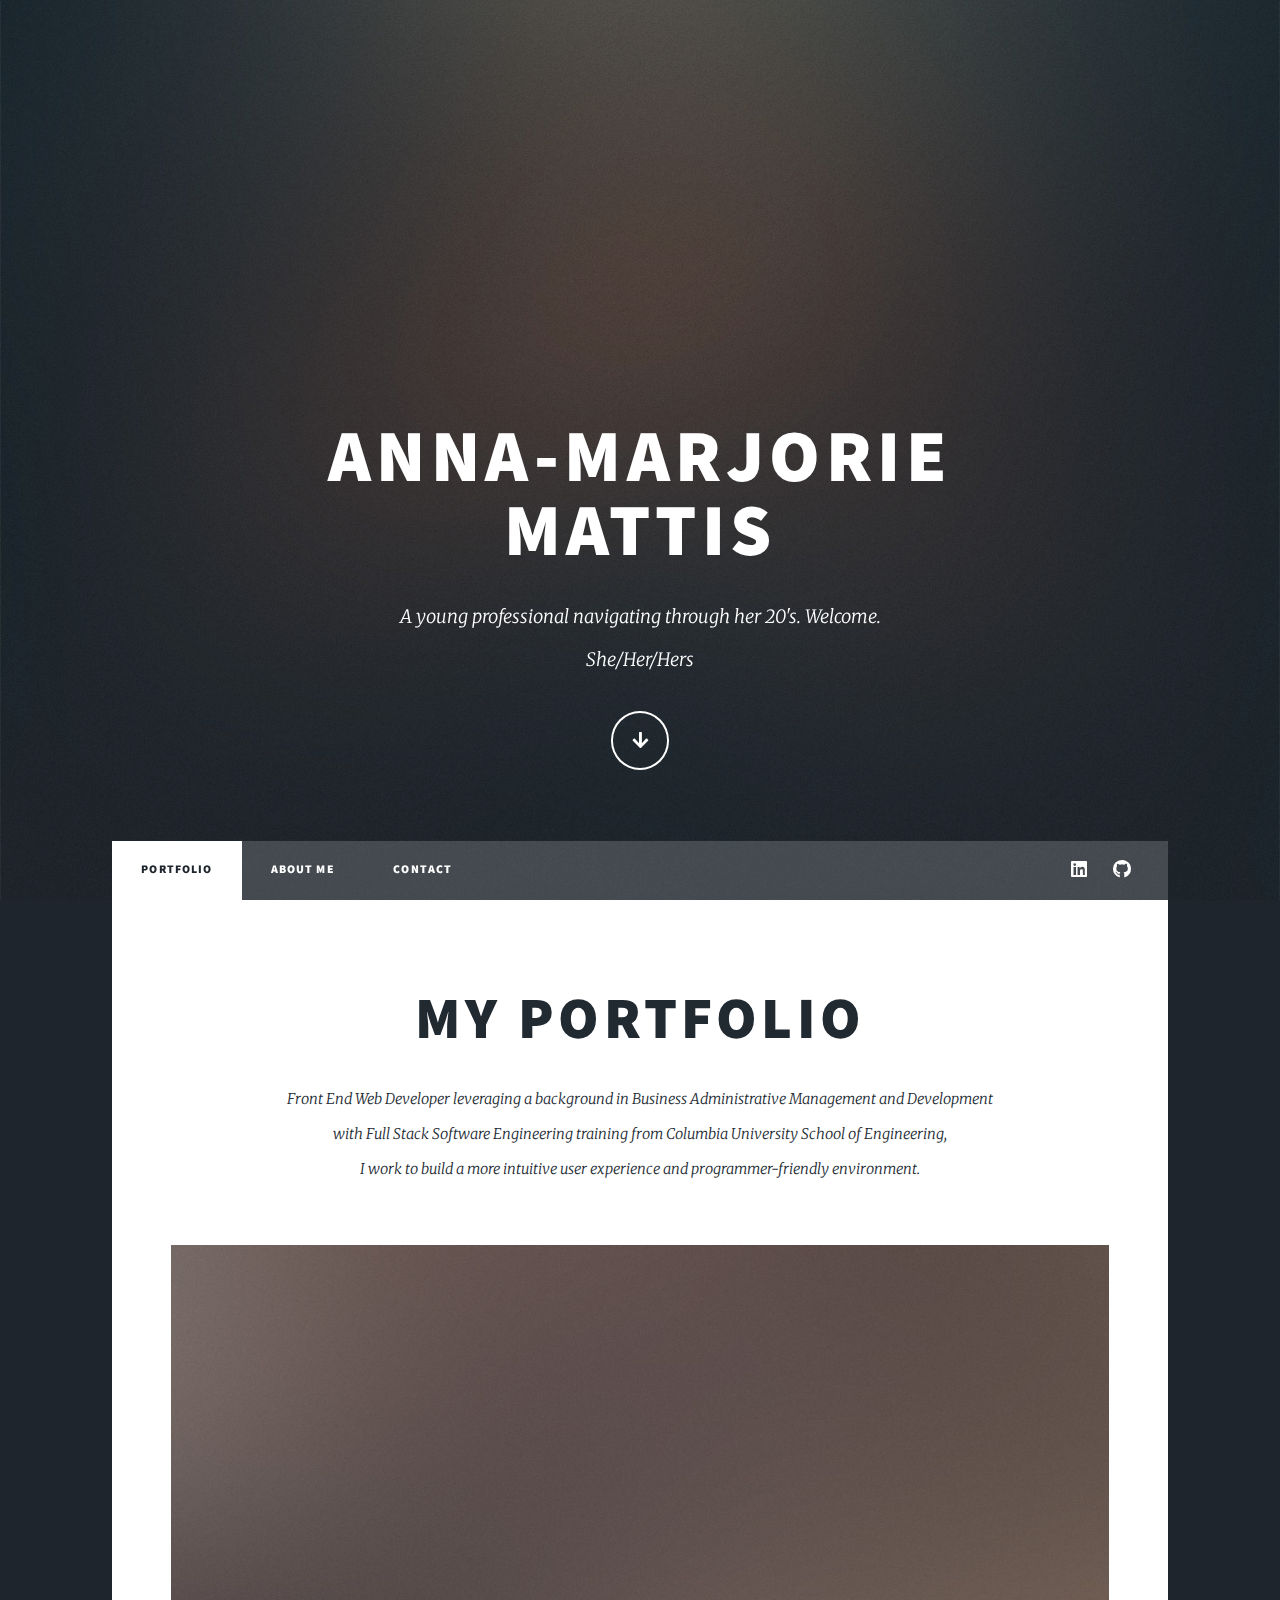
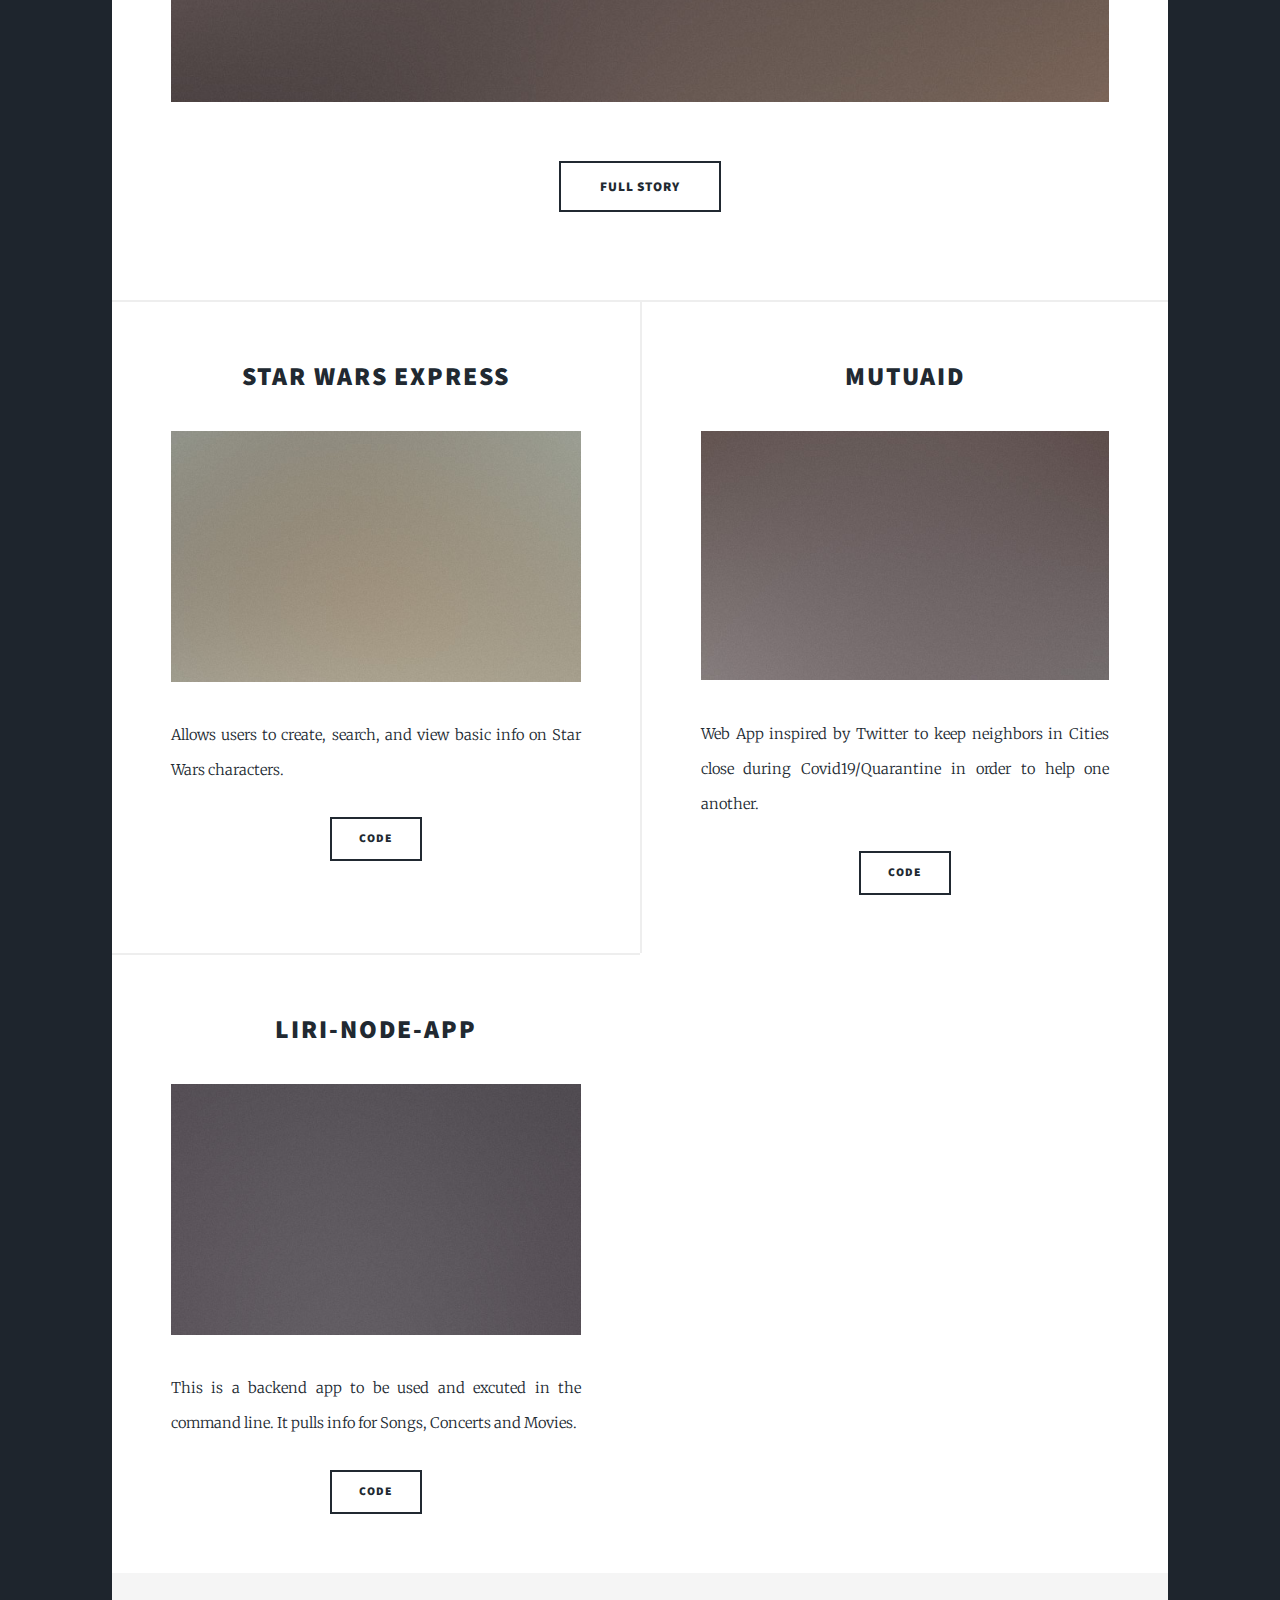
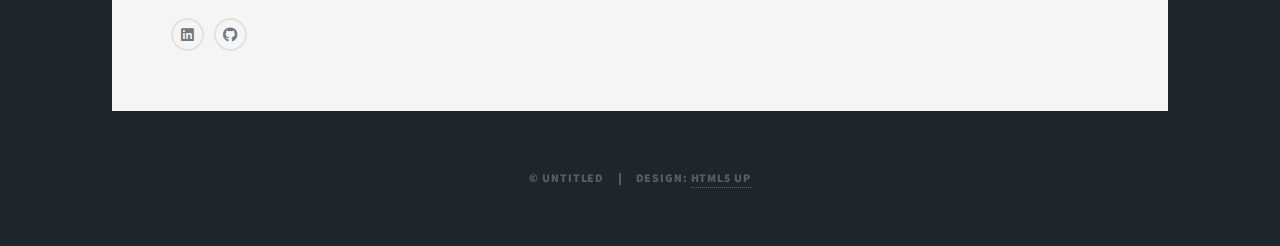
==== commit cee98a82: "updating index.html with project info" ====
--- a/index.html
+++ b/index.html
@@ -66,35 +66,32 @@
 							<section class="posts">
 								<article>
 									<header>
-										<h2><a href="#">Sed magna<br />
-										ipsum faucibus</a></h2>
+										<h2><a href="https://whispering-island-14390.herokuapp.com/">Star Wars Express</a></h2>
 									</header>
 									<a href="#" class="image fit"><img src="images/pic02.jpg" alt="" /></a>
-									<p>Donec eget ex magna. Interdum et malesuada fames ac ante ipsum primis in faucibus. Pellentesque venenatis dolor imperdiet dolor mattis sagittis magna etiam.</p>
+									<p>Allows users to create, search, and view basic info on Star Wars characters.</p>
 									<ul class="actions special">
-										<li><a href="#" class="button">Full Story</a></li>
+										<li><a href="C:\Users\annam\Coding Bootcamp\CLASSWORK\express-Day-2\14-FinalStarwarsApp\server.js" class="button">Code</a></li>
 									</ul>
 								</article>
 								<article>
 									<header>
-										<h2><a href="#">Primis eget<br />
-										imperdiet lorem</a></h2>
+										<h2><a href="https://mutuaid.herokuapp.com/">MutuAid</a></h2>
 									</header>
 									<a href="#" class="image fit"><img src="images/pic03.jpg" alt="" /></a>
-									<p>Donec eget ex magna. Interdum et malesuada fames ac ante ipsum primis in faucibus. Pellentesque venenatis dolor imperdiet dolor mattis sagittis magna etiam.</p>
+									<p>Web App inspired by Twitter to keep neighbors in Cities close during Covid19/Quarantine in order to help one another.</p>
 									<ul class="actions special">
-										<li><a href="#" class="button">Full Story</a></li>
+										<li><a href="https://github.com/ccostoso/Covid-19-Mutual-Aid/blob/master/db/models/userpassport.js" class="button">Code</a></li>
 									</ul>
 								</article>
 								<article>
 									<header>
-										<h2><a href="#">Ante mattis<br />
-										interdum dolor</a></h2>
+										<h2><a href="https://annammattis.github.io/liri-node-app/">Liri-Node-App</a></h2>
 									</header>
 									<a href="#" class="image fit"><img src="images/pic04.jpg" alt="" /></a>
-									<p>Donec eget ex magna. Interdum et malesuada fames ac ante ipsum primis in faucibus. Pellentesque venenatis dolor imperdiet dolor mattis sagittis magna etiam.</p>
+									<p>This is a backend app to be used and excuted in the command line. It pulls info for Songs, Concerts and Movies.</p>
 									<ul class="actions special">
-										<li><a href="#" class="button">Full Story</a></li>
+										<li><a href="https://github.com/annammattis/liri-node-app/blob/master/liri.js" class="button">Code</a></li>
 									</ul>
 								</article>
 							</section>
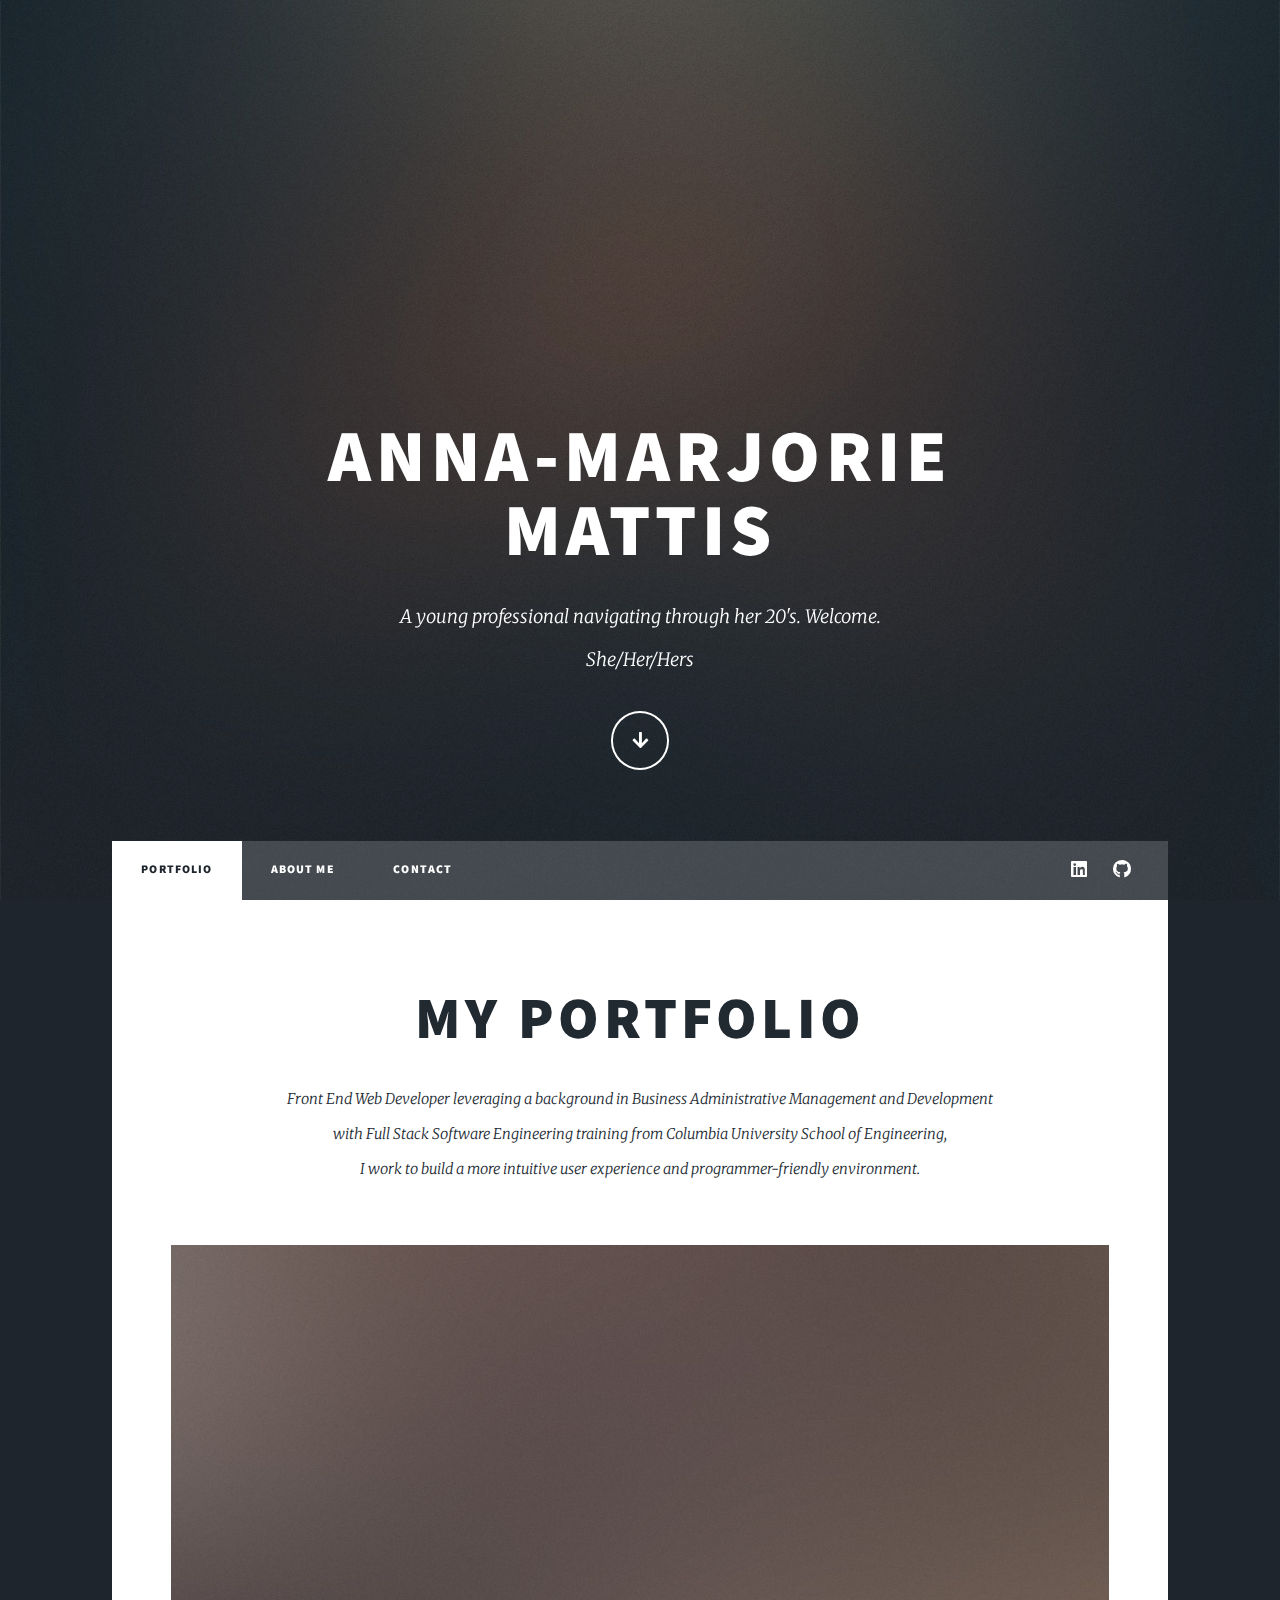
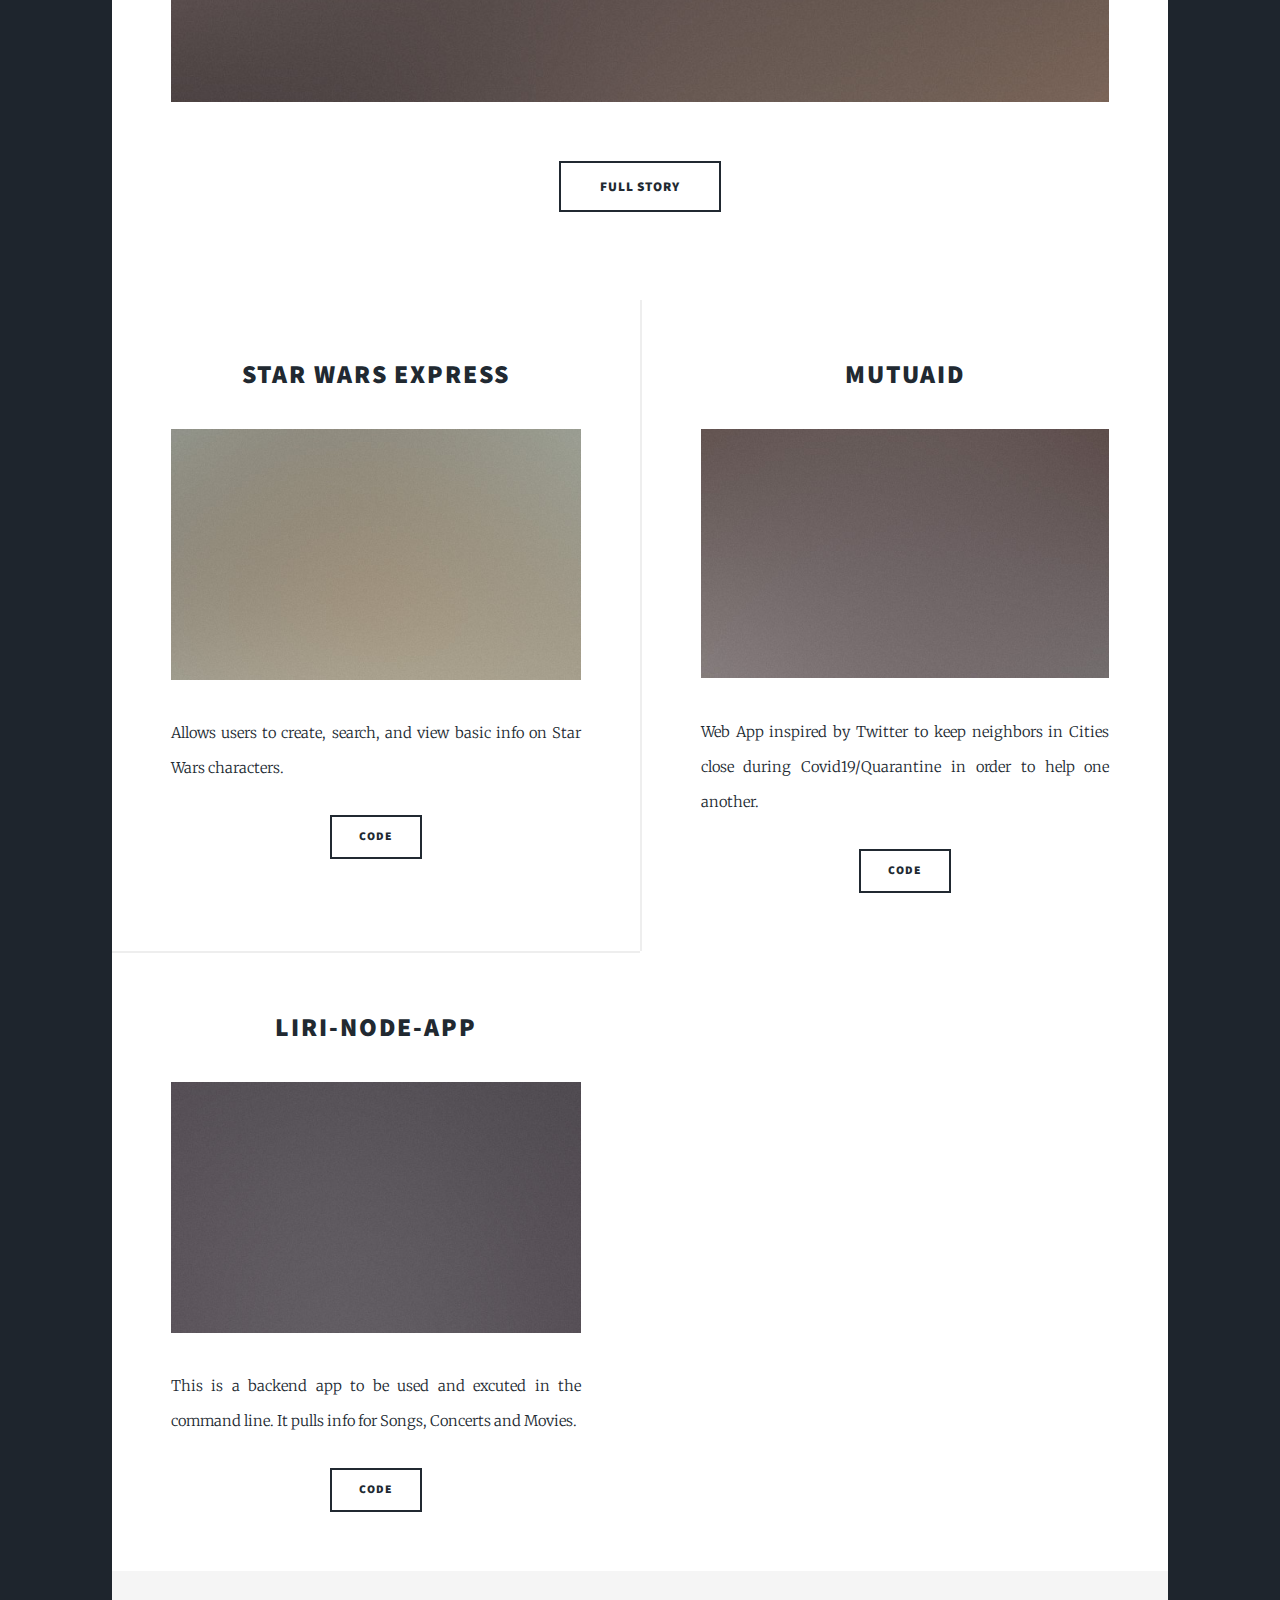
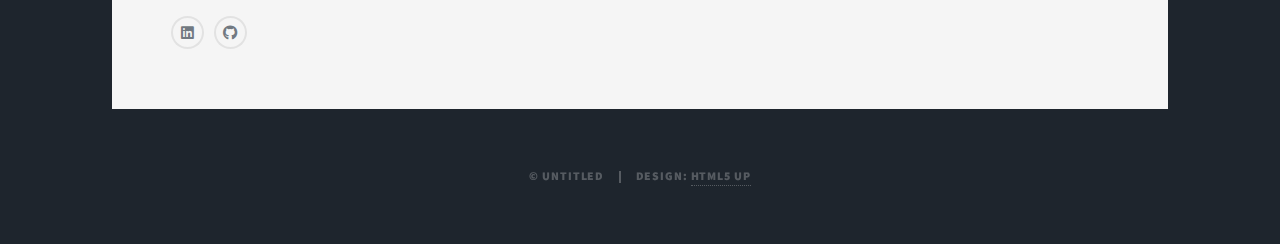
==== commit 50ddddea: "updated contact and links to socials" ====
--- a/index.html
+++ b/index.html
@@ -6,7 +6,7 @@
 -->
 <html>
 	<head>
-		<title>Anna Mattis Site</title>
+		<title>Anna Mattis - Portfolio</title>
 		<meta charset="utf-8" />
 		<meta name="viewport" content="width=device-width, initial-scale=1, user-scalable=no" />
 		<link rel="stylesheet" href="assets/css/main.css" />
@@ -40,8 +40,8 @@
 							<li><a href="contact.html">Contact</a></li>
 						</ul>
 						<ul class="icons">
-							<li><a href="#" class="icon brands alt fa-linkedin"><span class="label">Linkedin</span></a></li>
-							<li><a href="#" class="icon brands alt fa-github"><span class="label">GitHub</span></a></li>
+							<li><a href="https://www.linkedin.com/in/anna-marjorie-mattis/" class="icon brands alt fa-linkedin"><span class="label">Linkedin</span></a></li>
+							<li><a href="https://github.com/annammattis" class="icon brands alt fa-github"><span class="label">GitHub</span></a></li>
 						</ul>
 					</nav>
 
@@ -103,8 +103,8 @@
 					<section class="split contact">
 						<section>
 							<ul class="icons alt">
-								<li><a href="#" class="icon brands alt fa-linkedin"><span class="label">Linkedin</span></a></li>
-								<li><a href="#" class="icon brands alt fa-github"><span class="label">GitHub</span></a></li>
+								<li><a href="https://www.linkedin.com/in/anna-marjorie-mattis/" class="icon brands alt fa-linkedin"><span class="label">Linkedin</span></a></li>
+								<li><a href="https://github.com/annammattis" class="icon brands alt fa-github"><span class="label">GitHub</span></a></li>
 							</ul>
 						</section>
 					</section>
--- a/assets/css/main.css
+++ b/assets/css/main.css
@@ -1,10 +1,10 @@
 @import url(fontawesome-all.min.css);
 @import url("https://fonts.googleapis.com/css?family=Merriweather:300,700,300italic,700italic|Source+Sans+Pro:900");
 
-/*
-	Massively by HTML5 UP
-	html5up.net | @ajlkn
-	Free for personal and commercial use under the CCA 3.0 license (html5up.net/license)
+/*
+	Massively by HTML5 UP
+	html5up.net | @ajlkn
+	Free for personal and commercial use under the CCA 3.0 license (html5up.net/license)
 */
 
 html, body, div, span, applet, object,
@@ -3765,8 +3765,7 @@
 	}
 
 		#main > * {
-			padding: 4rem 4rem 2rem 4rem ;
-			border-top: solid 2px #eeeeee;
+			padding: 1rem 4rem 1.3rem 4rem ;
 			margin: 0;
 		}
 
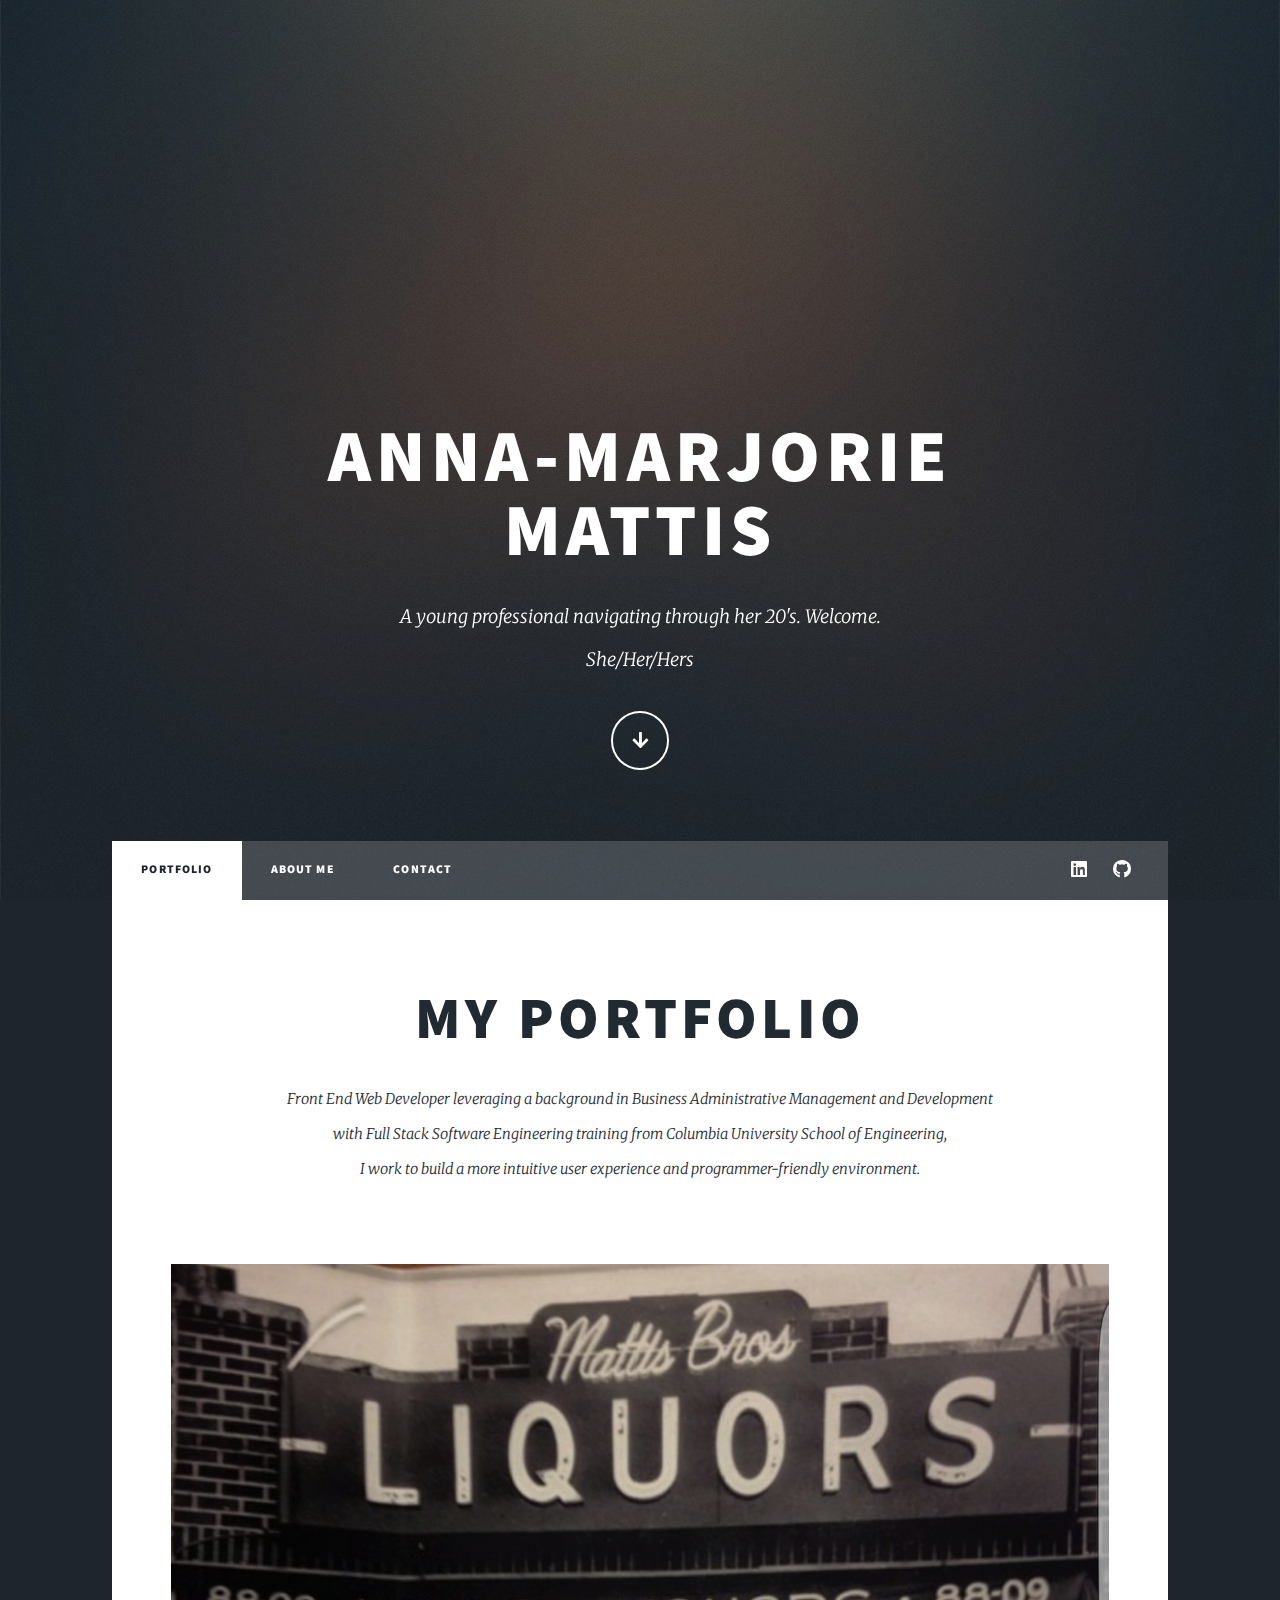
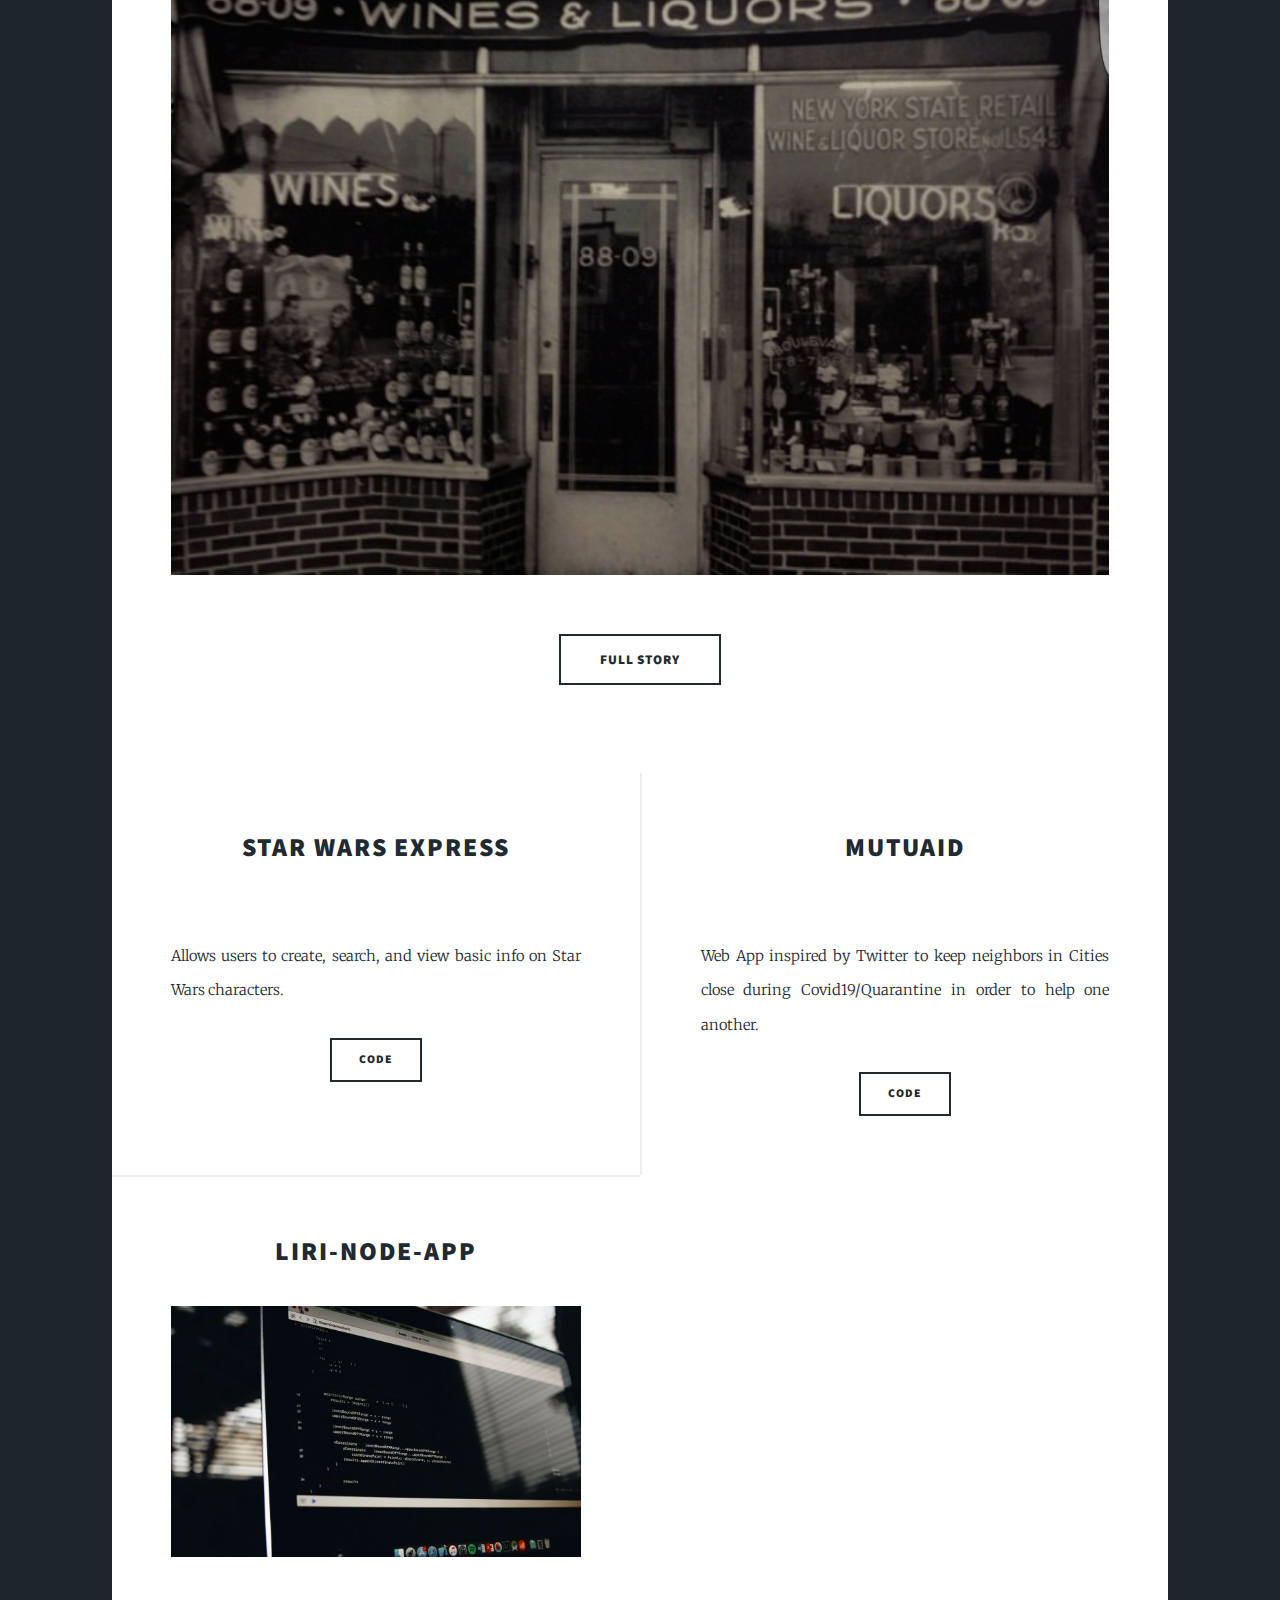
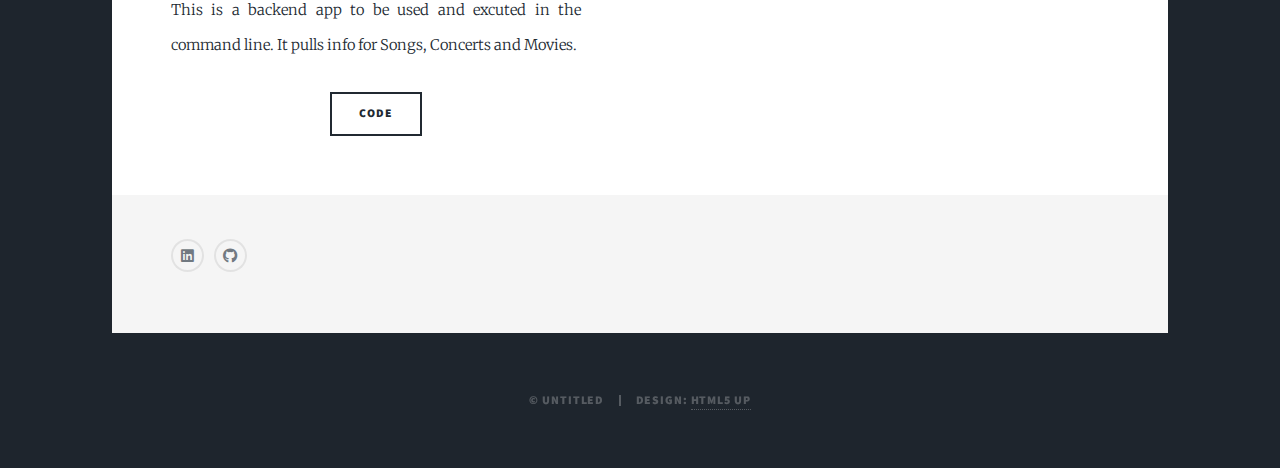
==== commit ea0ab966: "added photos" ====
--- a/index.html
+++ b/index.html
@@ -56,7 +56,7 @@
 										with Full Stack Software Engineering training from Columbia University School of Engineering,<br />
 										I work to build a more intuitive user experience and programmer-friendly environment.</p>
 								</header>
-								<a href="#" class="image main"><img src="images/pic01.jpg" alt="" /></a>
+								<a href="#" class="image main"><img src="images/portfolio1.png" alt="" /></a>
 								<ul class="actions special">
 									<li><a href="aboutme.html" class="button large">Full Story</a></li>
 								</ul>
@@ -68,7 +68,7 @@
 									<header>
 										<h2><a href="https://whispering-island-14390.herokuapp.com/">Star Wars Express</a></h2>
 									</header>
-									<a href="#" class="image fit"><img src="images/pic02.jpg" alt="" /></a>
+									<a href="#" class="image fit"><img src="images/starwarsexpress.jpg" alt="" /></a>
 									<p>Allows users to create, search, and view basic info on Star Wars characters.</p>
 									<ul class="actions special">
 										<li><a href="C:\Users\annam\Coding Bootcamp\CLASSWORK\express-Day-2\14-FinalStarwarsApp\server.js" class="button">Code</a></li>
@@ -78,7 +78,7 @@
 									<header>
 										<h2><a href="https://mutuaid.herokuapp.com/">MutuAid</a></h2>
 									</header>
-									<a href="#" class="image fit"><img src="images/pic03.jpg" alt="" /></a>
+									<a href="#" class="image fit"><img src="images/mutuaid.jpg" alt="" /></a>
 									<p>Web App inspired by Twitter to keep neighbors in Cities close during Covid19/Quarantine in order to help one another.</p>
 									<ul class="actions special">
 										<li><a href="https://github.com/ccostoso/Covid-19-Mutual-Aid/blob/master/db/models/userpassport.js" class="button">Code</a></li>
@@ -88,7 +88,7 @@
 									<header>
 										<h2><a href="https://annammattis.github.io/liri-node-app/">Liri-Node-App</a></h2>
 									</header>
-									<a href="#" class="image fit"><img src="images/pic04.jpg" alt="" /></a>
+									<a href="#" class="image fit"><img src="images/lirinodeapp.jpg" alt="" /></a>
 									<p>This is a backend app to be used and excuted in the command line. It pulls info for Songs, Concerts and Movies.</p>
 									<ul class="actions special">
 										<li><a href="https://github.com/annammattis/liri-node-app/blob/master/liri.js" class="button">Code</a></li>
